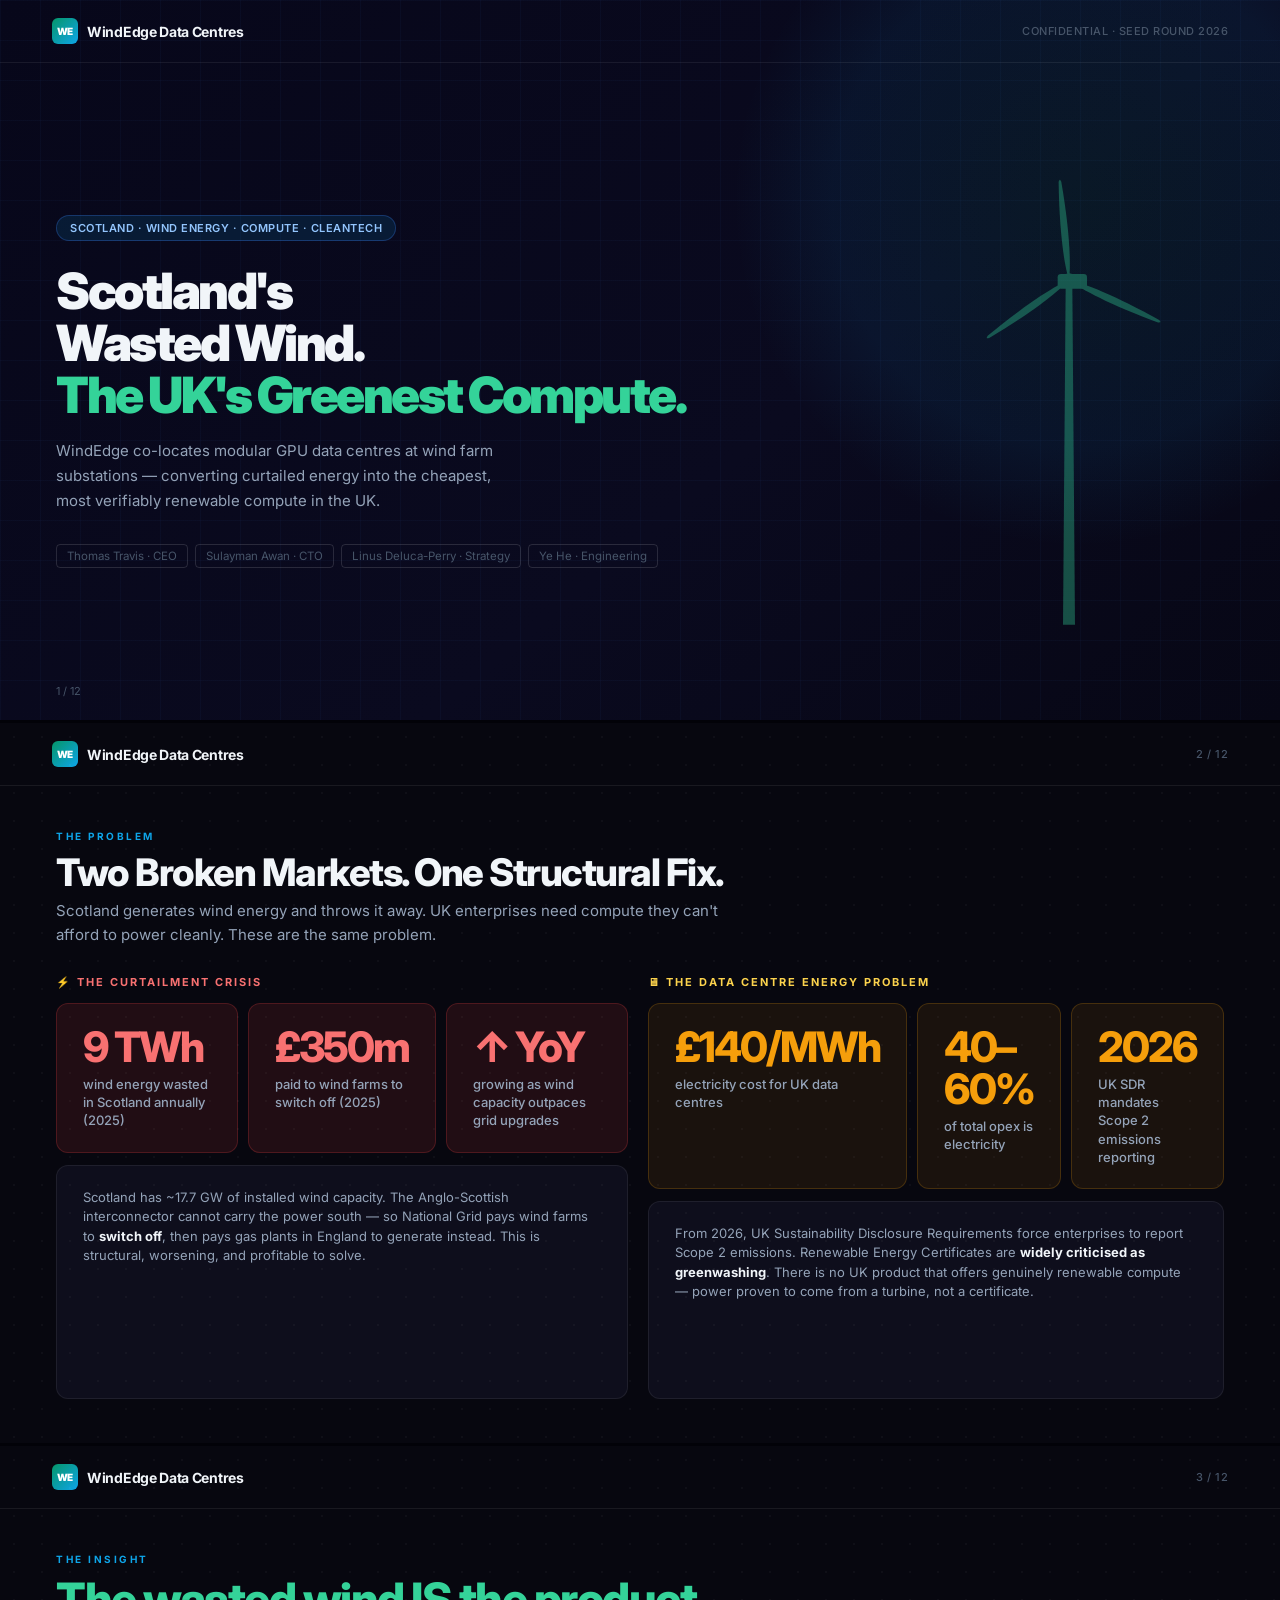
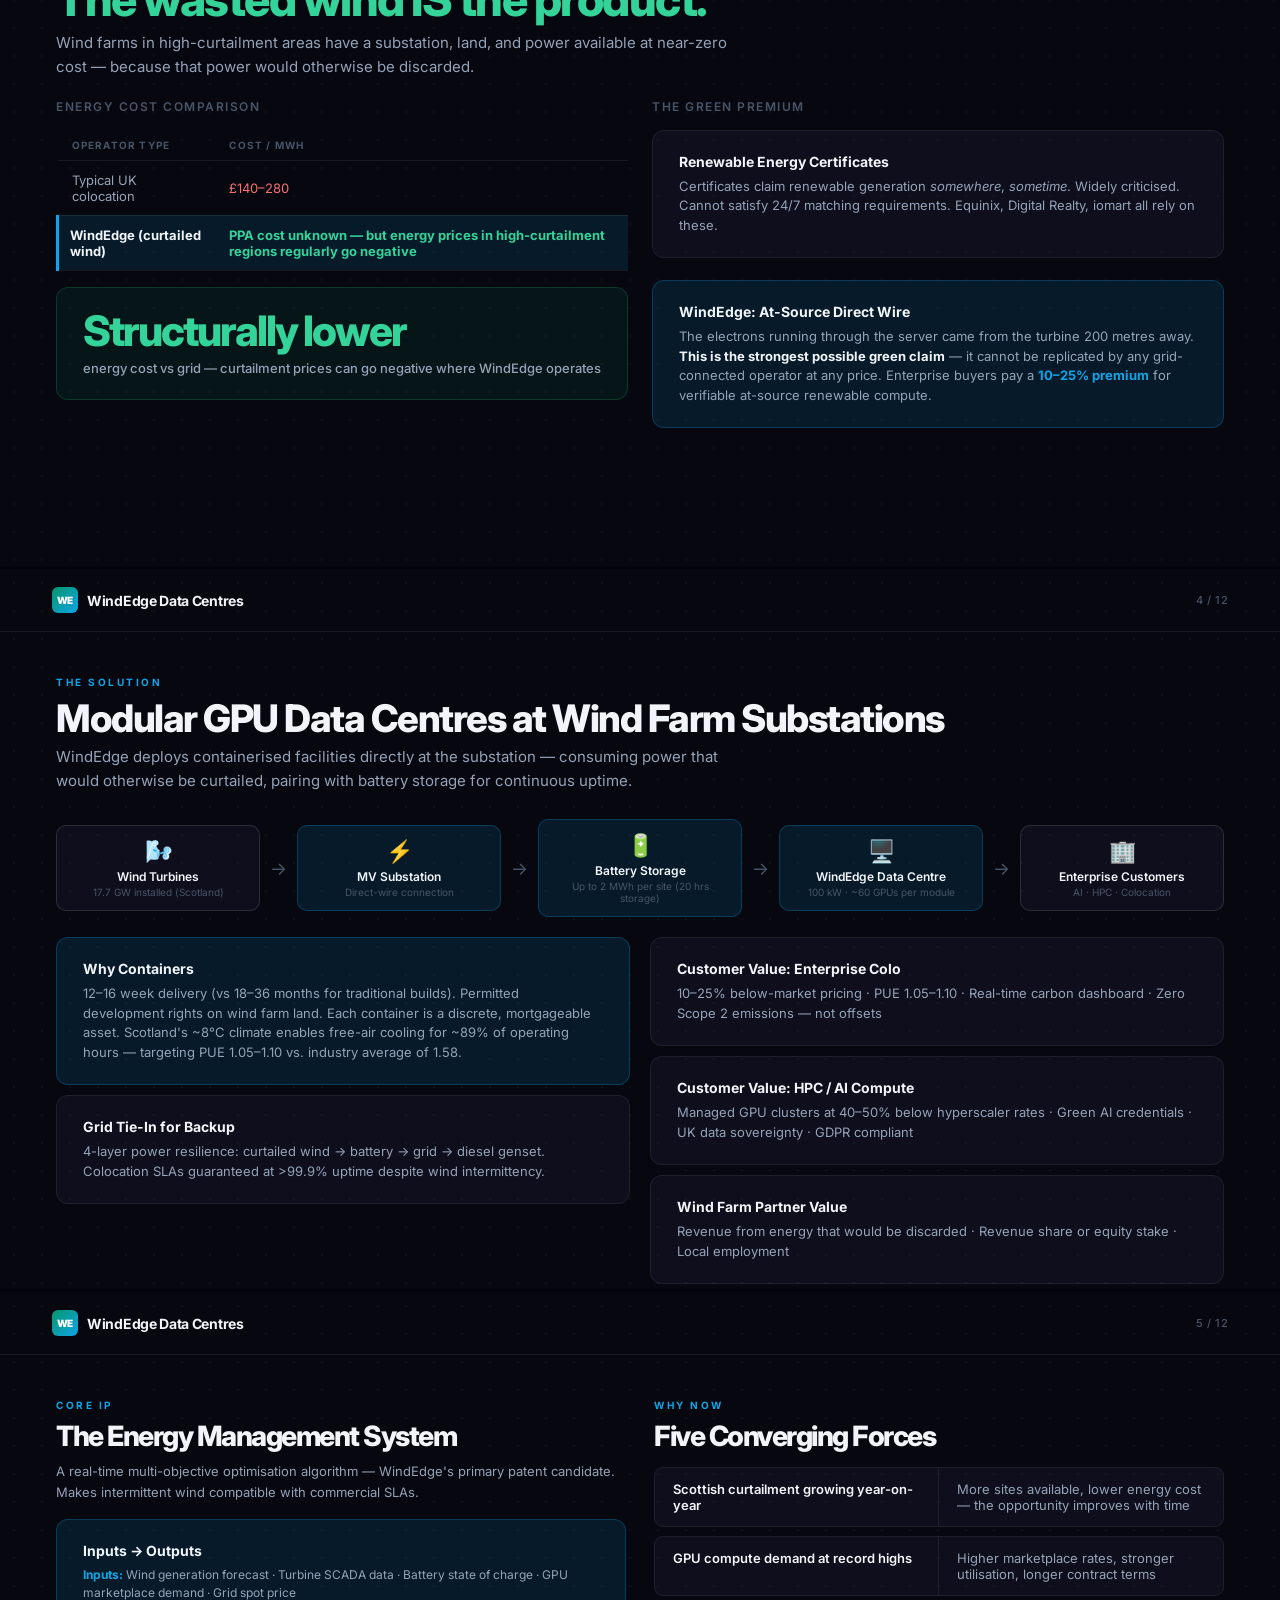
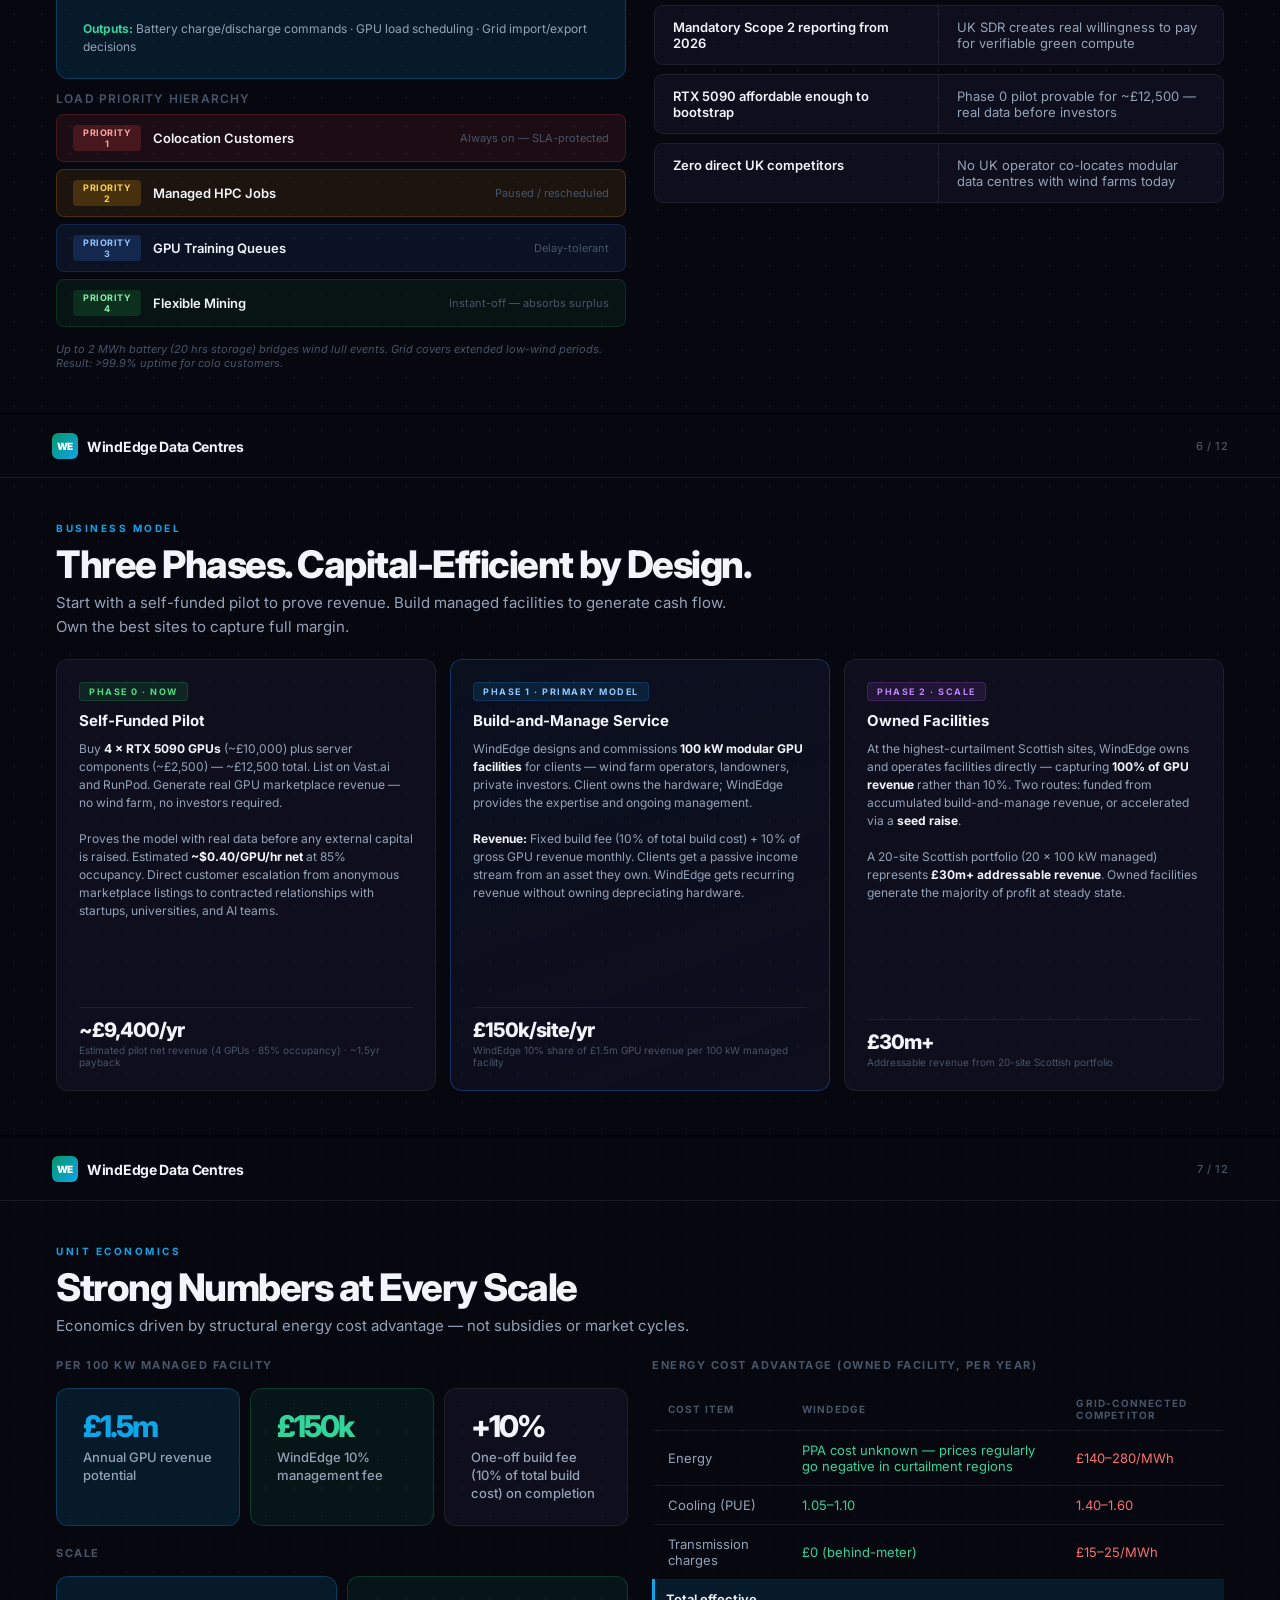
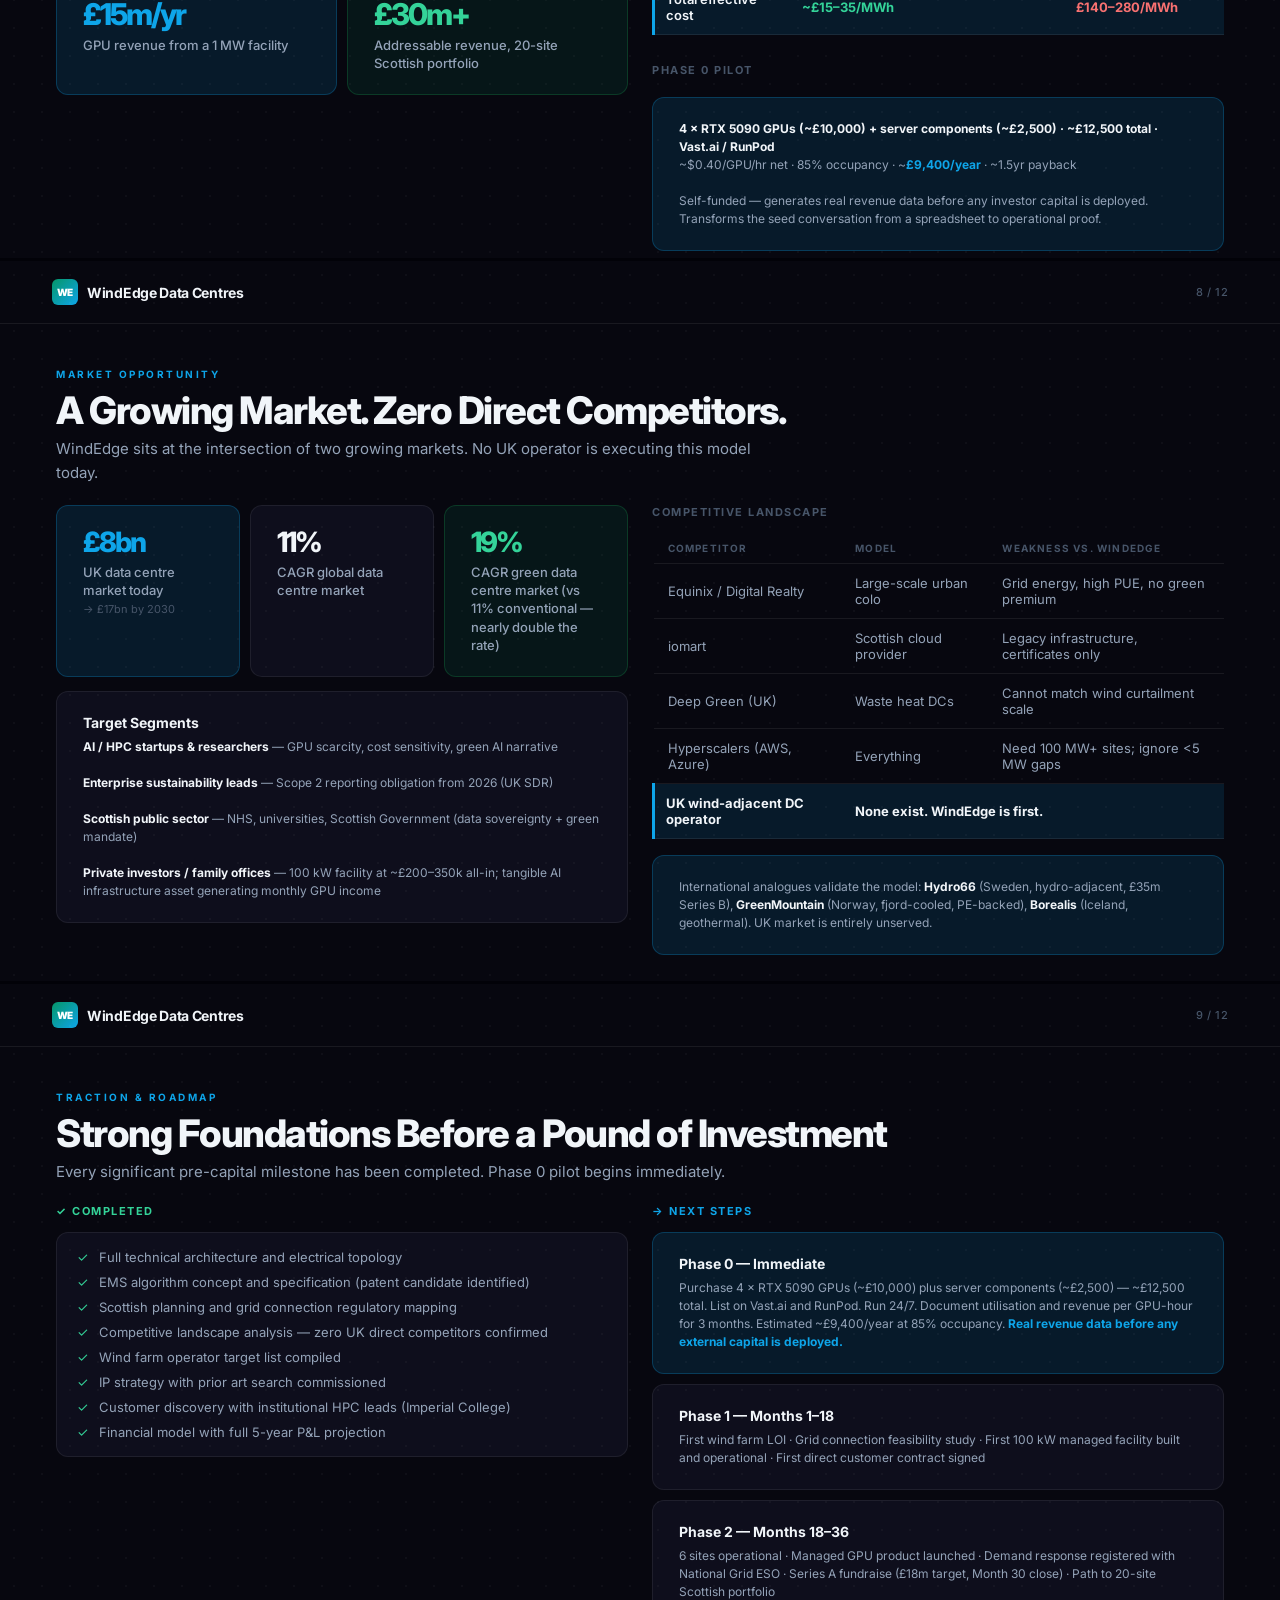
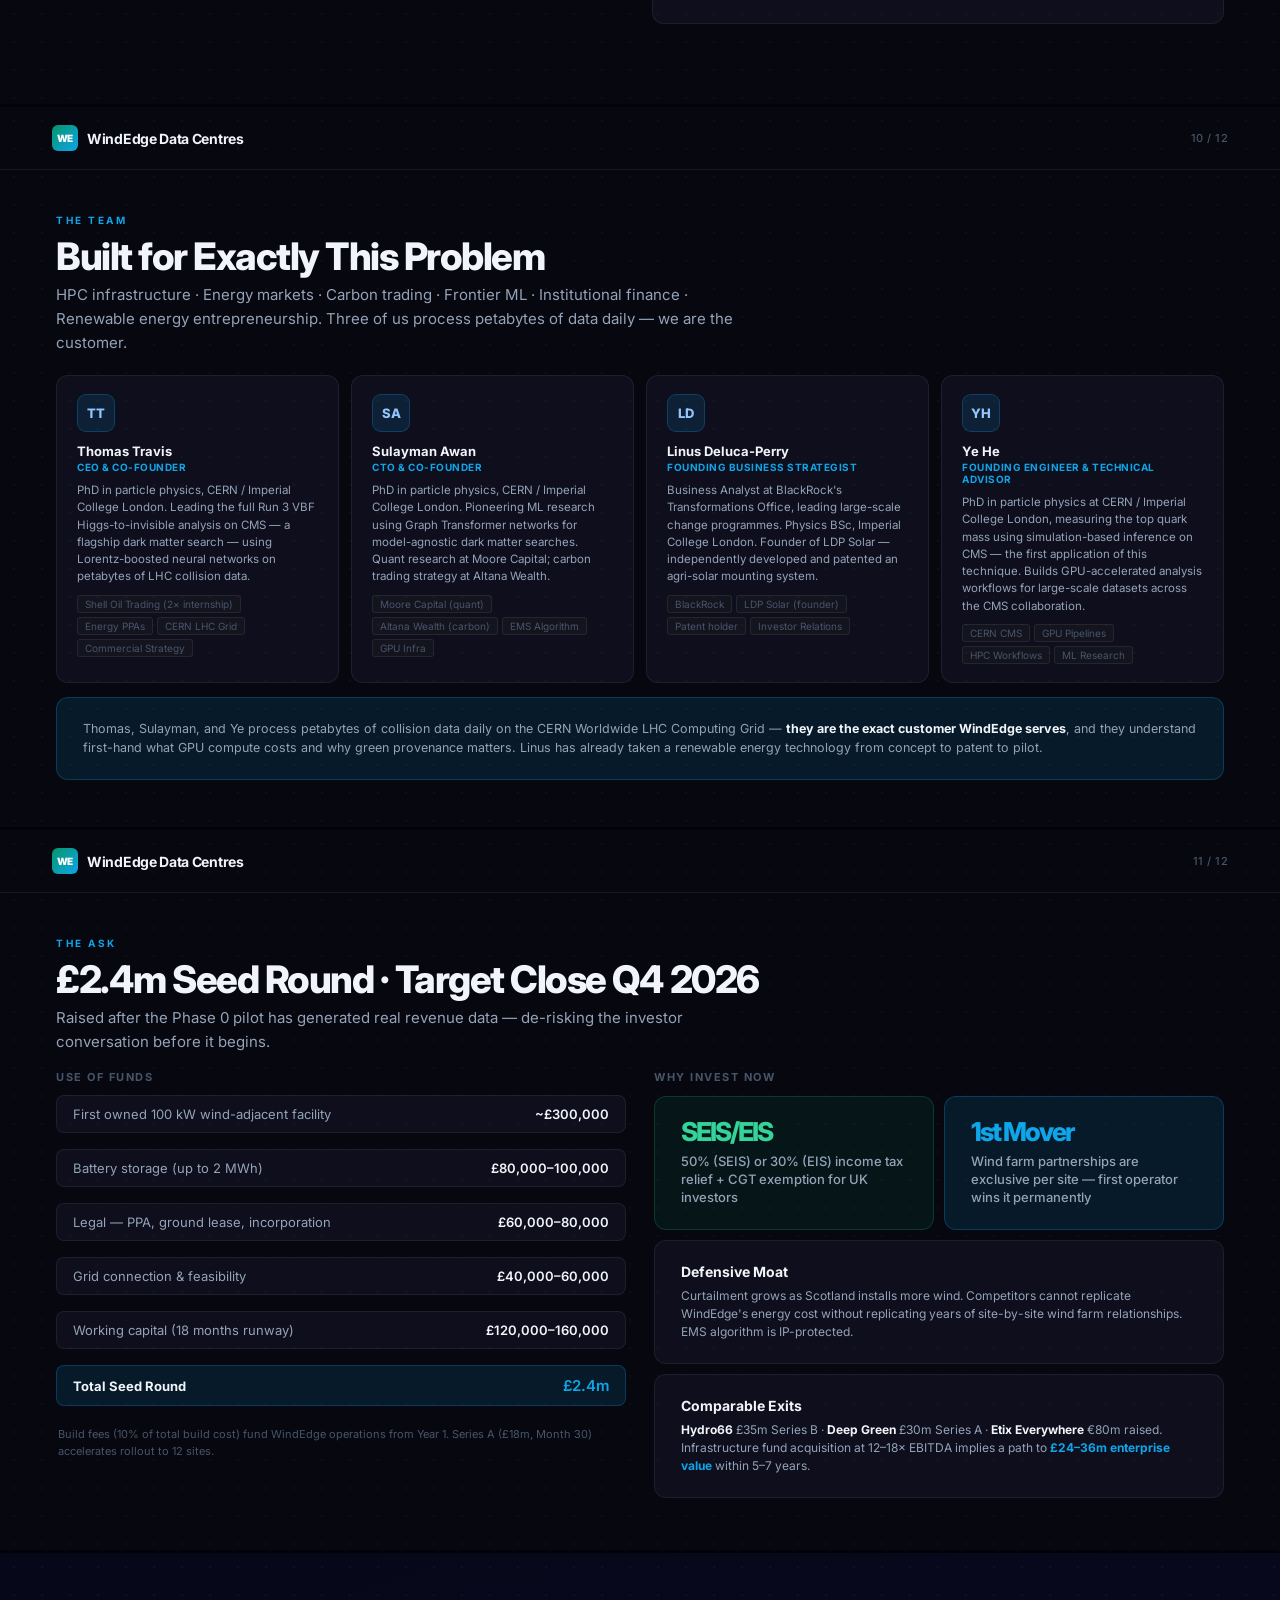
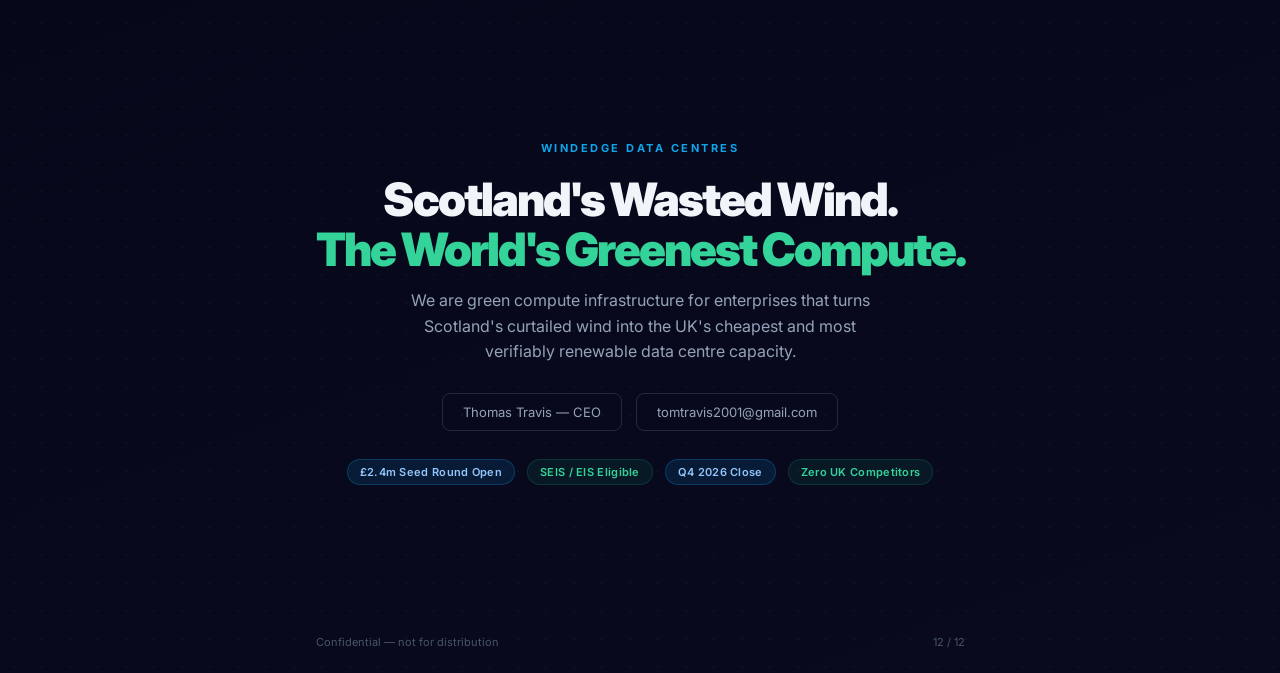
==== WindEdge_Pitch_Deck.html @ b0f6bf7e "Pitch check made" ====
<!DOCTYPE html>
<html lang="en">
<head>
<meta charset="UTF-8">
<meta name="viewport" content="width=device-width, initial-scale=1.0">
<title>WindEdge Data Centres — Investor Pitch Deck 2026</title>
<link href="https://fonts.googleapis.com/css2?family=Inter:wght@300;400;500;600;700;800;900&display=swap" rel="stylesheet">
<style>
*,*::before,*::after{box-sizing:border-box;margin:0;padding:0}
:root{
  --bg:#07070f;--card:#0e0e1c;--card2:#14141f;
  --border:rgba(255,255,255,0.07);--border2:rgba(255,255,255,0.13);
  --blue:#0ea5e9;--blue-d:rgba(14,165,233,0.12);--blue-b:rgba(14,165,233,0.25);
  --green:#059669;--green-lt:#34d399;--green-d:rgba(5,150,105,0.11);
  --grad:linear-gradient(135deg,#059669,#0ea5e9);
  --red:rgba(239,68,68,0.11);--red-b:rgba(239,68,68,0.22);
  --amber:#f59e0b;
  --t1:#f1f5f9;--t2:#94a3b8;--t3:#475569;--t4:#1e293b;
}
html,body{background:#020208;font-family:'Inter',sans-serif}

/* ── SLIDE SHELL ──────────────────────────────── */
.deck{display:flex;flex-direction:column;gap:3px}
.slide{
  width:1280px;height:720px;margin:0 auto;position:relative;
  overflow:hidden;background:var(--bg);display:flex;flex-direction:column;
  flex-shrink:0;
}

/* header bar */
.sh{
  display:flex;align-items:center;justify-content:space-between;
  padding:18px 52px;border-bottom:1px solid var(--border);flex-shrink:0;
}
.logo{display:flex;align-items:center;gap:9px;font-weight:700;font-size:14px;color:var(--t1);letter-spacing:-.3px}
.lm{width:26px;height:26px;background:var(--grad);border-radius:6px;display:flex;align-items:center;justify-content:center;font-size:10px;font-weight:900;color:#fff}
.sn{font-size:11px;color:var(--t3);font-weight:500;letter-spacing:.5px}

/* body */
.sb{flex:1;padding:44px 56px;display:flex;flex-direction:column}

/* ── TYPOGRAPHY ──────────────────────────────── */
.eye{font-size:10px;font-weight:700;letter-spacing:2.5px;text-transform:uppercase;color:var(--blue);margin-bottom:10px}
.h1{font-size:38px;font-weight:800;letter-spacing:-1.5px;color:var(--t1);line-height:1.08;margin-bottom:6px}
.h1 em{font-style:normal;color:#34d399}
.h1--lg{font-size:46px}
.sub{font-size:15px;color:var(--t2);line-height:1.6;margin-bottom:28px;max-width:700px}

/* ── STAT BOXES ──────────────────────────────── */
.sg{display:grid;gap:14px}
.sg2{grid-template-columns:1fr 1fr}
.sg3{grid-template-columns:1fr 1fr 1fr}
.sg4{grid-template-columns:1fr 1fr 1fr 1fr}
.sx{background:var(--card);border:1px solid var(--border);border-radius:12px;padding:22px 26px}
.sx--b{background:var(--blue-d);border-color:var(--blue-b)}
.sx--g{background:var(--green-d);border-color:rgba(34,197,94,0.2)}
.sx--r{background:var(--red);border-color:var(--red-b)}
.sx--a{background:rgba(245,158,11,0.08);border-color:rgba(245,158,11,0.2)}
.sxn{font-size:42px;font-weight:800;letter-spacing:-2px;color:var(--t1);line-height:1;margin-bottom:7px}
.sxn--b{color:var(--blue)}
.sxn--g{color:#34d399}
.sxn--r{color:#f87171}
.sxn--a{color:var(--amber)}
.sxl{font-size:13px;color:var(--t2);line-height:1.4;font-weight:500}
.sxs{font-size:11px;color:var(--t3);margin-top:3px}

/* ── LAYOUT ──────────────────────────────────── */
.cols{display:grid;gap:20px;flex:1;align-items:start}
.cols2{grid-template-columns:1fr 1fr}
.cols60{grid-template-columns:3fr 2fr}
.cols40{grid-template-columns:2fr 3fr}

/* ── CARDS ───────────────────────────────────── */
.card{background:var(--card);border:1px solid var(--border);border-radius:12px;padding:22px 26px}
.card--b{background:var(--blue-d);border-color:var(--blue-b)}
.ct{font-size:14px;font-weight:700;color:var(--t1);margin-bottom:7px}
.cb{font-size:13px;color:var(--t2);line-height:1.5}

/* ── TABLE ───────────────────────────────────── */
.tbl{width:100%;border-collapse:collapse}
.tbl th{font-size:10px;font-weight:700;text-transform:uppercase;letter-spacing:1.2px;color:var(--t3);padding:9px 14px;text-align:left;border-bottom:1px solid var(--border)}
.tbl td{padding:11px 14px;font-size:13px;color:var(--t2);border-bottom:1px solid var(--border)}
.tbl tr.hl td{background:var(--blue-d);color:var(--t1);font-weight:600}
.tbl tr.hl td:first-child{border-left:3px solid var(--blue);padding-left:11px}

/* ── PHASE CARDS ─────────────────────────────── */
.phases{display:grid;grid-template-columns:1fr 1fr 1fr;gap:14px;flex:1}
.pc{background:var(--card);border:1px solid var(--border);border-radius:12px;padding:22px;display:flex;flex-direction:column;gap:10px}
.pc--b{border-color:rgba(59,130,246,0.3);background:linear-gradient(160deg,rgba(59,130,246,0.07) 0%,var(--card) 100%)}
.ptag{display:inline-flex;align-items:center;font-size:9px;font-weight:700;text-transform:uppercase;letter-spacing:1.5px;padding:3px 9px;border-radius:4px;width:fit-content}
.ptag--0{background:rgba(34,197,94,0.12);color:#4ade80;border:1px solid rgba(34,197,94,0.2)}
.ptag--1{background:var(--blue-d);color:#93c5fd;border:1px solid rgba(59,130,246,0.2)}
.ptag--2{background:rgba(168,85,247,0.12);color:#c084fc;border:1px solid rgba(168,85,247,0.2)}
.pttl{font-size:15px;font-weight:700;color:var(--t1)}
.pbdy{font-size:12px;color:var(--t2);line-height:1.5;flex:1}
.pmet{padding-top:10px;border-top:1px solid var(--border)}
.pmn{font-size:20px;font-weight:800;color:var(--t1);letter-spacing:-1px}
.pml{font-size:10px;color:var(--t3);margin-top:2px}

/* ── TEAM CARDS ──────────────────────────────── */
.team{display:grid;grid-template-columns:1fr 1fr 1fr 1fr;gap:12px}
.tc{background:var(--card);border:1px solid var(--border);border-radius:12px;padding:18px 20px}
.ti{width:38px;height:38px;border-radius:9px;background:var(--blue-d);border:1px solid var(--blue-b);display:flex;align-items:center;justify-content:center;font-size:13px;font-weight:800;color:#93c5fd;margin-bottom:11px}
.tn{font-size:13px;font-weight:700;color:var(--t1);margin-bottom:2px}
.tr{font-size:10px;font-weight:700;color:var(--blue);text-transform:uppercase;letter-spacing:.5px;margin-bottom:9px}
.tb{font-size:11.5px;color:var(--t2);line-height:1.5}
.ttags{display:flex;flex-wrap:wrap;gap:4px;margin-top:9px}
.ttag{font-size:10px;padding:2px 7px;background:var(--card2);border:1px solid var(--border);border-radius:3px;color:var(--t3)}

/* ── WHY NOW ─────────────────────────────────── */
.wn{display:flex;flex-direction:column;gap:9px;flex:1}
.wr{display:grid;grid-template-columns:1fr 1fr;gap:0;background:var(--card);border:1px solid var(--border);border-radius:9px;overflow:hidden}
.wf{padding:13px 18px;font-size:13px;font-weight:600;color:var(--t1);border-right:1px solid var(--border)}
.we{padding:13px 18px;font-size:13px;color:var(--t2)}

/* ── FLOW DIAGRAM ────────────────────────────── */
.flow{display:flex;align-items:center;gap:0;margin:10px 0}
.fn{background:var(--card);border:1px solid var(--border2);border-radius:10px;padding:12px 18px;text-align:center;flex:1}
.fn--b{background:var(--blue-d);border-color:var(--blue-b)}
.fni{font-size:22px;margin-bottom:5px}
.fnl{font-size:12px;font-weight:600;color:var(--t1)}
.fns{font-size:10px;color:var(--t3);margin-top:2px}
.fa{padding:0 10px;color:var(--t3);font-size:18px;flex-shrink:0}

/* ── LOAD TIERS ──────────────────────────────── */
.tier{display:flex;align-items:center;gap:12px;padding:10px 16px;border-radius:8px;margin-bottom:7px}
.t1s{background:rgba(239,68,68,0.09);border:1px solid rgba(239,68,68,0.2)}
.t2s{background:rgba(245,158,11,0.09);border:1px solid rgba(245,158,11,0.2)}
.t3s{background:rgba(59,130,246,0.09);border:1px solid rgba(59,130,246,0.18)}
.t4s{background:rgba(34,197,94,0.07);border:1px solid rgba(34,197,94,0.15)}
.tb2{font-size:9px;font-weight:700;text-transform:uppercase;letter-spacing:.5px;padding:2px 8px;border-radius:4px;width:68px;text-align:center;flex-shrink:0}
.t1s .tb2{background:rgba(239,68,68,0.2);color:#fca5a5}
.t2s .tb2{background:rgba(245,158,11,0.2);color:#fcd34d}
.t3s .tb2{background:rgba(59,130,246,0.2);color:#93c5fd}
.t4s .tb2{background:rgba(34,197,94,0.15);color:#86efac}
.tl{font-size:13px;font-weight:600;color:var(--t1)}
.ts{font-size:11px;color:var(--t3);margin-left:auto}

/* ── FUND TABLE ──────────────────────────────── */
.fr{display:flex;justify-content:space-between;align-items:center;padding:10px 16px;background:var(--card);border:1px solid var(--border);border-radius:8px;margin-bottom:7px}
.frl{font-size:13px;color:var(--t2)}
.fra{font-size:13px;font-weight:600;color:var(--t1)}
.fr--tot{background:var(--blue-d);border-color:var(--blue-b)}
.fr--tot .frl{color:var(--t1);font-weight:700}
.fr--tot .fra{color:var(--blue);font-size:15px}

/* ── PILL BADGES ─────────────────────────────── */
.pill{display:inline-flex;align-items:center;gap:6px;padding:5px 12px;border-radius:20px;font-size:11px;font-weight:600;letter-spacing:.3px}
.pill--b{background:var(--blue-d);border:1px solid var(--blue-b);color:#93c5fd}
.pill--g{background:var(--green-d);border:1px solid rgba(5,150,105,0.25);color:var(--green-lt)}

/* ── COVER ───────────────────────────────────── */
.slide--cov{background:linear-gradient(140deg,#07071a 0%,#0a0a1f 60%,#070715 100%)}
.cov-grid{position:absolute;inset:0;background-image:linear-gradient(rgba(59,130,246,0.04) 1px,transparent 1px),linear-gradient(90deg,rgba(59,130,246,0.04) 1px,transparent 1px);background-size:40px 40px}
.cov-glow{position:absolute;width:700px;height:700px;background:radial-gradient(circle,rgba(5,150,105,0.1) 0%,rgba(14,165,233,0.07) 50%,transparent 70%);top:-150px;right:-150px;pointer-events:none}
.cov-inner{position:relative;z-index:1;display:flex;align-items:center;flex:1;padding:0 56px}
.cov-l{flex:1;padding-right:40px}
.cov-tag{display:inline-flex;align-items:center;gap:8px;padding:5px 13px;background:var(--blue-d);border:1px solid rgba(59,130,246,0.28);border-radius:20px;font-size:11px;font-weight:600;color:#93c5fd;letter-spacing:.5px;text-transform:uppercase;margin-bottom:24px}
.cov-h{font-size:50px;font-weight:900;line-height:1.04;letter-spacing:-2.5px;color:var(--t1);margin-bottom:18px}
.cov-h em{font-style:normal;color:#34d399}
.cov-p{font-size:15px;color:var(--t2);line-height:1.65;max-width:460px;margin-bottom:30px}
.cov-team{display:flex;flex-wrap:wrap;gap:7px}
.cov-name{font-size:11.5px;color:var(--t3);padding:4px 10px;border:1px solid var(--border2);border-radius:4px}
.cov-r{width:310px;display:flex;align-items:center;justify-content:center;opacity:.35}
.cov-r svg{width:200px;height:auto;color:#059669}
.cov-foot{position:absolute;bottom:22px;left:56px;right:56px;display:flex;justify-content:space-between;font-size:11px;color:var(--t3)}

/* ── CLOSE ───────────────────────────────────── */
.slide--close{background:linear-gradient(160deg,#07071a 0%,#0a0a1f 100%);justify-content:center;align-items:center;text-align:center}
.cl-h{font-size:46px;font-weight:900;letter-spacing:-2px;color:var(--t1);line-height:1.08;margin-bottom:14px}
.cl-h em{font-style:normal;color:#34d399}
.cl-sub{font-size:16px;color:var(--t2);max-width:480px;margin:0 auto 28px;line-height:1.6}
.cl-c{display:flex;gap:14px;justify-content:center;flex-wrap:wrap}
.cl-pill{padding:10px 20px;border:1px solid var(--border2);border-radius:8px;font-size:13px;color:var(--t2)}

/* ── BG DECORATION ───────────────────────────── */
.dot-bg{position:absolute;inset:0;background-image:radial-gradient(rgba(255,255,255,0.03) 1px,transparent 1px);background-size:28px 28px;pointer-events:none}

/* ── PRINT ───────────────────────────────────── */
@media print{
  @page{size:1280px 720px;margin:0}
  body{background:#07070f}
  .deck{gap:0}
  .slide{page-break-after:always;break-after:page;margin:0}
}
</style>
</head>
<body>
<div class="deck">

<!-- ══════════════════════════════════════════════
     SLIDE 1 — COVER
══════════════════════════════════════════════ -->
<div class="slide slide--cov">
  <div class="cov-grid"></div>
  <div class="cov-glow"></div>

  <div class="sh" style="position:relative;z-index:1">
    <div class="logo"><div class="lm">WE</div>WindEdge Data Centres</div>
    <span class="sn">CONFIDENTIAL · SEED ROUND 2026</span>
  </div>

  <div class="cov-inner">
    <div class="cov-l">
      <div class="cov-tag">Scotland · Wind Energy · Compute · CleanTech</div>
      <h1 class="cov-h">Scotland's<br>Wasted Wind.<br><em>The UK's Greenest Compute.</em></h1>
      <p class="cov-p">WindEdge co-locates modular GPU data centres at wind farm substations — converting curtailed energy into the cheapest, most verifiably renewable compute in the UK.</p>
      <div class="cov-team">
        <span class="cov-name">Thomas Travis · CEO</span>
        <span class="cov-name">Sulayman Awan · CTO</span>
        <span class="cov-name">Linus Deluca-Perry · Strategy</span>
        <span class="cov-name">Ye He · Engineering</span>
      </div>
    </div>
    <div class="cov-r">
      <svg viewBox="0 0 300 700" xmlns="http://www.w3.org/2000/svg" fill="#34d399">
        <polygon points="141,700 145,192 155,192 159,700"/>
        <rect x="133" y="174" width="44" height="22" rx="5"/>
        <g transform="translate(150,183)">
          <g>
            <path d="M0,0 C-5,-22 -8,-72 -2,-148 C0,-152 0,-152 2,-148 C8,-72 5,-22 0,0 Z"/>
            <path d="M0,0 C-5,-22 -8,-72 -2,-148 C0,-152 0,-152 2,-148 C8,-72 5,-22 0,0 Z" transform="rotate(120)"/>
            <path d="M0,0 C-5,-22 -8,-72 -2,-148 C0,-152 0,-152 2,-148 C8,-72 5,-22 0,0 Z" transform="rotate(240)"/>
            <animateTransform attributeName="transform" type="rotate" from="0" to="360" dur="8s" repeatCount="indefinite"/>
          </g>
          <circle r="10"/>
        </g>
      </svg>
    </div>
  </div>

  <div class="cov-foot">
    <span>1 / 12</span>
  </div>
</div>


<!-- ══════════════════════════════════════════════
     SLIDE 2 — THE PROBLEM
══════════════════════════════════════════════ -->
<div class="slide">
  <div class="dot-bg"></div>
  <div class="sh">
    <div class="logo"><div class="lm">WE</div>WindEdge Data Centres</div>
    <span class="sn">2 / 12</span>
  </div>
  <div class="sb">
    <div class="eye">The Problem</div>
    <h2 class="h1">Two Broken Markets. One Structural Fix.</h2>
    <p class="sub">Scotland generates wind energy and throws it away. UK enterprises need compute they can't afford to power cleanly. These are the same problem.</p>

    <div class="cols cols2" style="flex:1;align-items:stretch">
      <!-- Left: curtailment -->
      <div style="display:flex;flex-direction:column;gap:12px">
        <div style="font-size:11px;font-weight:700;text-transform:uppercase;letter-spacing:2px;color:#f87171;margin-bottom:2px">⚡ The Curtailment Crisis</div>
        <div class="sg sg3" style="gap:10px">
          <div class="sx sx--r">
            <div class="sxn sxn--r">9 TWh</div>
            <div class="sxl">wind energy wasted in Scotland annually (2025)</div>
          </div>
          <div class="sx sx--r">
            <div class="sxn sxn--r">£350m</div>
            <div class="sxl">paid to wind farms to switch off (2025)</div>
          </div>
          <div class="sx sx--r">
            <div class="sxn sxn--r">↑ YoY</div>
            <div class="sxl">growing as wind capacity outpaces grid upgrades</div>
          </div>
        </div>
        <div class="card" style="flex:1">
          <div class="cb">Scotland has ~17.7 GW of installed wind capacity. The Anglo-Scottish interconnector cannot carry the power south — so National Grid pays wind farms to <strong style="color:var(--t1)">switch off</strong>, then pays gas plants in England to generate instead. This is structural, worsening, and profitable to solve.</div>
        </div>
      </div>

      <!-- Right: data centre -->
      <div style="display:flex;flex-direction:column;gap:12px">
        <div style="font-size:11px;font-weight:700;text-transform:uppercase;letter-spacing:2px;color:#fcd34d;margin-bottom:2px">🖥 The Data Centre Energy Problem</div>
        <div class="sg sg3" style="gap:10px">
          <div class="sx sx--a">
            <div class="sxn sxn--a">£140/MWh</div>
            <div class="sxl">electricity cost for UK data centres</div>
          </div>
          <div class="sx sx--a">
            <div class="sxn sxn--a">40–60%</div>
            <div class="sxl">of total opex is electricity</div>
          </div>
          <div class="sx sx--a">
            <div class="sxn sxn--a">2026</div>
            <div class="sxl">UK SDR mandates Scope 2 emissions reporting</div>
          </div>
        </div>
        <div class="card" style="flex:1">
          <div class="cb">From 2026, UK Sustainability Disclosure Requirements force enterprises to report Scope 2 emissions. Renewable Energy Certificates are <strong style="color:var(--t1)">widely criticised as greenwashing</strong>. There is no UK product that offers genuinely renewable compute — power proven to come from a turbine, not a certificate.</div>
        </div>
      </div>
    </div>
  </div>
</div>


<!-- ══════════════════════════════════════════════
     SLIDE 3 — THE INSIGHT
══════════════════════════════════════════════ -->
<div class="slide">
  <div class="dot-bg"></div>
  <div class="sh">
    <div class="logo"><div class="lm">WE</div>WindEdge Data Centres</div>
    <span class="sn">3 / 12</span>
  </div>
  <div class="sb">
    <div class="eye">The Insight</div>
    <h2 class="h1 h1--lg"><em>The wasted wind IS the product.</em></h2>
    <p class="sub" style="margin-bottom:20px">Wind farms in high-curtailment areas have a substation, land, and power available at near-zero cost — because that power would otherwise be discarded.</p>

    <div class="cols cols2" style="flex:1;align-items:stretch;gap:24px">
      <div style="display:flex;flex-direction:column;gap:12px">
        <div style="font-size:12px;font-weight:600;color:var(--t3);text-transform:uppercase;letter-spacing:1.5px;margin-bottom:4px">Energy Cost Comparison</div>
        <table class="tbl">
          <thead><tr><th>Operator Type</th><th>Cost / MWh</th></tr></thead>
          <tbody>
            <tr><td>Typical UK colocation</td><td style="color:#f87171">£140–280</td></tr>
            <tr class="hl"><td><strong>WindEdge (curtailed wind)</strong></td><td><strong style="color:var(--green-lt)">PPA cost unknown — but energy prices in high-curtailment regions regularly go negative</strong></td></tr>
          </tbody>
        </table>
        <div class="sx sx--g" style="margin-top:4px">
          <div class="sxn sxn--g">Structurally lower</div>
          <div class="sxl">energy cost vs grid — curtailment prices can go negative where WindEdge operates</div>
        </div>
      </div>

      <div style="display:flex;flex-direction:column;gap:12px">
        <div style="font-size:12px;font-weight:600;color:var(--t3);text-transform:uppercase;letter-spacing:1.5px;margin-bottom:4px">The Green Premium</div>
        <div class="card" style="margin-bottom:10px">
          <div class="ct">Renewable Energy Certificates</div>
          <div class="cb">Certificates claim renewable generation <em>somewhere</em>, <em>sometime</em>. Widely criticised. Cannot satisfy 24/7 matching requirements. Equinix, Digital Realty, iomart all rely on these.</div>
        </div>
        <div class="card card--b">
          <div class="ct">WindEdge: At-Source Direct Wire</div>
          <div class="cb">The electrons running through the server came from the turbine 200 metres away. <strong style="color:var(--t1)">This is the strongest possible green claim</strong> — it cannot be replicated by any grid-connected operator at any price. Enterprise buyers pay a <strong style="color:var(--blue)">10–25% premium</strong> for verifiable at-source renewable compute.</div>
        </div>
      </div>
    </div>
  </div>
</div>


<!-- ══════════════════════════════════════════════
     SLIDE 4 — THE SOLUTION
══════════════════════════════════════════════ -->
<div class="slide">
  <div class="dot-bg"></div>
  <div class="sh">
    <div class="logo"><div class="lm">WE</div>WindEdge Data Centres</div>
    <span class="sn">4 / 12</span>
  </div>
  <div class="sb">
    <div class="eye">The Solution</div>
    <h2 class="h1">Modular GPU Data Centres at Wind Farm Substations</h2>
    <p class="sub" style="margin-bottom:16px">WindEdge deploys containerised facilities directly at the substation — consuming power that would otherwise be curtailed, pairing with battery storage for continuous uptime.</p>

    <!-- Flow diagram -->
    <div class="flow" style="margin-bottom:20px">
      <div class="fn">
        <div class="fni">🌬️</div>
        <div class="fnl">Wind Turbines</div>
        <div class="fns">17.7 GW installed (Scotland)</div>
      </div>
      <div class="fa">→</div>
      <div class="fn fn--b">
        <div class="fni">⚡</div>
        <div class="fnl">MV Substation</div>
        <div class="fns">Direct-wire connection</div>
      </div>
      <div class="fa">→</div>
      <div class="fn fn--b">
        <div class="fni">🔋</div>
        <div class="fnl">Battery Storage</div>
        <div class="fns">Up to 2 MWh per site (20 hrs storage)</div>
      </div>
      <div class="fa">→</div>
      <div class="fn fn--b">
        <div class="fni">🖥️</div>
        <div class="fnl">WindEdge Data Centre</div>
        <div class="fns">100 kW · ~60 GPUs per module</div>
      </div>
      <div class="fa">→</div>
      <div class="fn">
        <div class="fni">🏢</div>
        <div class="fnl">Enterprise Customers</div>
        <div class="fns">AI · HPC · Colocation</div>
      </div>
    </div>

    <div class="cols cols2" style="flex:1">
      <div style="display:flex;flex-direction:column;gap:10px">
        <div class="card card--b">
          <div class="ct">Why Containers</div>
          <div class="cb">12–16 week delivery (vs 18–36 months for traditional builds). Permitted development rights on wind farm land. Each container is a discrete, mortgageable asset. Scotland's ~8°C climate enables free-air cooling for ~89% of operating hours — targeting PUE 1.05–1.10 vs. industry average of 1.58.</div>
        </div>
        <div class="card">
          <div class="ct">Grid Tie-In for Backup</div>
          <div class="cb">4-layer power resilience: curtailed wind → battery → grid → diesel genset. Colocation SLAs guaranteed at &gt;99.9% uptime despite wind intermittency.</div>
        </div>
      </div>
      <div style="display:flex;flex-direction:column;gap:10px">
        <div class="card">
          <div class="ct">Customer Value: Enterprise Colo</div>
          <div class="cb">10–25% below-market pricing · PUE 1.05–1.10 · Real-time carbon dashboard · Zero Scope 2 emissions — not offsets</div>
        </div>
        <div class="card">
          <div class="ct">Customer Value: HPC / AI Compute</div>
          <div class="cb">Managed GPU clusters at 40–50% below hyperscaler rates · Green AI credentials · UK data sovereignty · GDPR compliant</div>
        </div>
        <div class="card">
          <div class="ct">Wind Farm Partner Value</div>
          <div class="cb">Revenue from energy that would be discarded · Revenue share or equity stake · Local employment</div>
        </div>
      </div>
    </div>
  </div>
</div>


<!-- ══════════════════════════════════════════════
     SLIDE 5 — THE EMS & WHY NOW
══════════════════════════════════════════════ -->
<div class="slide">
  <div class="dot-bg"></div>
  <div class="sh">
    <div class="logo"><div class="lm">WE</div>WindEdge Data Centres</div>
    <span class="sn">5 / 12</span>
  </div>
  <div class="sb">
    <div class="cols cols2" style="flex:1;gap:28px">

      <div style="display:flex;flex-direction:column">
        <div class="eye">Core IP</div>
        <h2 class="h1" style="font-size:28px;margin-bottom:10px">The Energy Management System</h2>
        <p style="font-size:13px;color:var(--t2);line-height:1.6;margin-bottom:16px">A real-time multi-objective optimisation algorithm — WindEdge's primary patent candidate. Makes intermittent wind compatible with commercial SLAs.</p>

        <div class="card card--b" style="margin-bottom:12px">
          <div class="ct">Inputs → Outputs</div>
          <div class="cb" style="font-size:12px">
            <strong style="color:var(--blue)">Inputs:</strong> Wind generation forecast · Turbine SCADA data · Battery state of charge · GPU marketplace demand · Grid spot price<br><br>
            <strong style="color:var(--green-lt)">Outputs:</strong> Battery charge/discharge commands · GPU load scheduling · Grid import/export decisions
          </div>
        </div>

        <div style="font-size:12px;font-weight:600;color:var(--t3);text-transform:uppercase;letter-spacing:1.2px;margin-bottom:8px">Load Priority Hierarchy</div>
        <div class="tier t1s"><div class="tb2">Priority 1</div><div class="tl">Colocation Customers</div><div class="ts">Always on — SLA-protected</div></div>
        <div class="tier t2s"><div class="tb2">Priority 2</div><div class="tl">Managed HPC Jobs</div><div class="ts">Paused / rescheduled</div></div>
        <div class="tier t3s"><div class="tb2">Priority 3</div><div class="tl">GPU Training Queues</div><div class="ts">Delay-tolerant</div></div>
        <div class="tier t4s"><div class="tb2">Priority 4</div><div class="tl">Flexible Mining</div><div class="ts">Instant-off — absorbs surplus</div></div>

        <div style="font-size:11px;color:var(--t3);margin-top:8px;font-style:italic">Up to 2 MWh battery (20 hrs storage) bridges wind lull events. Grid covers extended low-wind periods. Result: &gt;99.9% uptime for colo customers.</div>
      </div>

      <div style="display:flex;flex-direction:column">
        <div class="eye">Why Now</div>
        <h2 class="h1" style="font-size:28px;margin-bottom:16px">Five Converging Forces</h2>

        <div class="wn">
          <div class="wr">
            <div class="wf">Scottish curtailment growing year-on-year</div>
            <div class="we">More sites available, lower energy cost — the opportunity improves with time</div>
          </div>
          <div class="wr">
            <div class="wf">GPU compute demand at record highs</div>
            <div class="we">Higher marketplace rates, stronger utilisation, longer contract terms</div>
          </div>
          <div class="wr">
            <div class="wf">Mandatory Scope 2 reporting from 2026</div>
            <div class="we">UK SDR creates real willingness to pay for verifiable green compute</div>
          </div>
          <div class="wr">
            <div class="wf">RTX 5090 affordable enough to bootstrap</div>
            <div class="we">Phase 0 pilot provable for ~£12,500 — real data before investors</div>
          </div>
          <div class="wr">
            <div class="wf">Zero direct UK competitors</div>
            <div class="we">No UK operator co-locates modular data centres with wind farms today</div>
          </div>
        </div>
      </div>

    </div>
  </div>
</div>


<!-- ══════════════════════════════════════════════
     SLIDE 6 — BUSINESS MODEL
══════════════════════════════════════════════ -->
<div class="slide">
  <div class="dot-bg"></div>
  <div class="sh">
    <div class="logo"><div class="lm">WE</div>WindEdge Data Centres</div>
    <span class="sn">6 / 12</span>
  </div>
  <div class="sb">
    <div class="eye">Business Model</div>
    <h2 class="h1">Three Phases. Capital-Efficient by Design.</h2>
    <p class="sub" style="margin-bottom:20px">Start with a self-funded pilot to prove revenue. Build managed facilities to generate cash flow. Own the best sites to capture full margin.</p>

    <div class="phases">

      <div class="pc">
        <div class="ptag ptag--0">Phase 0 · Now</div>
        <div class="pttl">Self-Funded Pilot</div>
        <div class="pbdy">
          Buy <strong style="color:var(--t1)">4 × RTX 5090 GPUs</strong> (~£10,000) plus server components (~£2,500) — ~£12,500 total. List on Vast.ai and RunPod. Generate real GPU marketplace revenue — no wind farm, no investors required.<br><br>
          Proves the model with real data before any external capital is raised. Estimated <strong style="color:var(--t1)">~$0.40/GPU/hr net</strong> at 85% occupancy. Direct customer escalation from anonymous marketplace listings to contracted relationships with startups, universities, and AI teams.
        </div>
        <div class="pmet">
          <div class="pmn">~£9,400/yr</div>
          <div class="pml">Estimated pilot net revenue (4 GPUs · 85% occupancy) · ~1.5yr payback</div>
        </div>
      </div>

      <div class="pc pc--b">
        <div class="ptag ptag--1">Phase 1 · Primary Model</div>
        <div class="pttl">Build-and-Manage Service</div>
        <div class="pbdy">
          WindEdge designs and commissions <strong style="color:var(--t1)">100 kW modular GPU facilities</strong> for clients — wind farm operators, landowners, private investors. Client owns the hardware; WindEdge provides the expertise and ongoing management.<br><br>
          <strong style="color:var(--t1)">Revenue:</strong> Fixed build fee (10% of total build cost) + 10% of gross GPU revenue monthly. Clients get a passive income stream from an asset they own. WindEdge gets recurring revenue without owning depreciating hardware.
        </div>
        <div class="pmet">
          <div class="pmn">£150k/site/yr</div>
          <div class="pml">WindEdge 10% share of £1.5m GPU revenue per 100 kW managed facility</div>
        </div>
      </div>

      <div class="pc">
        <div class="ptag ptag--2">Phase 2 · Scale</div>
        <div class="pttl">Owned Facilities</div>
        <div class="pbdy">
          At the highest-curtailment Scottish sites, WindEdge owns and operates facilities directly — capturing <strong style="color:var(--t1)">100% of GPU revenue</strong> rather than 10%. Two routes: funded from accumulated build-and-manage revenue, or accelerated via a <strong style="color:var(--t1)">seed raise</strong>.<br><br>
          A 20-site Scottish portfolio (20 × 100 kW managed) represents <strong style="color:var(--t1)">£30m+ addressable revenue</strong>. Owned facilities generate the majority of profit at steady state.
        </div>
        <div class="pmet">
          <div class="pmn">£30m+</div>
          <div class="pml">Addressable revenue from 20-site Scottish portfolio</div>
        </div>
      </div>

    </div>
  </div>
</div>


<!-- ══════════════════════════════════════════════
     SLIDE 7 — UNIT ECONOMICS
══════════════════════════════════════════════ -->
<div class="slide">
  <div class="dot-bg"></div>
  <div class="sh">
    <div class="logo"><div class="lm">WE</div>WindEdge Data Centres</div>
    <span class="sn">7 / 12</span>
  </div>
  <div class="sb">
    <div class="eye">Unit Economics</div>
    <h2 class="h1">Strong Numbers at Every Scale</h2>
    <p class="sub" style="margin-bottom:20px">Economics driven by structural energy cost advantage — not subsidies or market cycles.</p>

    <div class="cols cols2" style="flex:1;gap:24px;align-items:stretch">

      <div style="display:flex;flex-direction:column;gap:14px">
        <div style="font-size:11px;font-weight:700;text-transform:uppercase;letter-spacing:1.5px;color:var(--t3);margin-bottom:2px">Per 100 kW Managed Facility</div>

        <div class="sg sg3" style="gap:10px">
          <div class="sx sx--b">
            <div class="sxn sxn--b" style="font-size:30px">£1.5m</div>
            <div class="sxl">Annual GPU revenue potential</div>
          </div>
          <div class="sx sx--g">
            <div class="sxn sxn--g" style="font-size:30px">£150k</div>
            <div class="sxl">WindEdge 10% management fee</div>
          </div>
          <div class="sx">
            <div class="sxn" style="font-size:30px">+10%</div>
            <div class="sxl">One-off build fee (10% of total build cost) on completion</div>
          </div>
        </div>

        <div style="font-size:11px;font-weight:700;text-transform:uppercase;letter-spacing:1.5px;color:var(--t3);margin-bottom:2px;margin-top:6px">Scale</div>
        <div class="sg sg2" style="gap:10px">
          <div class="sx sx--b">
            <div class="sxn sxn--b" style="font-size:30px">£15m/yr</div>
            <div class="sxl">GPU revenue from a 1 MW facility</div>
          </div>
          <div class="sx sx--g">
            <div class="sxn sxn--g" style="font-size:30px">£30m+</div>
            <div class="sxl">Addressable revenue, 20-site Scottish portfolio</div>
          </div>
        </div>
      </div>

      <div style="display:flex;flex-direction:column;gap:14px">
        <div style="font-size:11px;font-weight:700;text-transform:uppercase;letter-spacing:1.5px;color:var(--t3);margin-bottom:2px">Energy Cost Advantage (Owned Facility, per year)</div>
        <table class="tbl" style="margin-bottom:14px">
          <thead><tr><th>Cost Item</th><th>WindEdge</th><th>Grid-Connected Competitor</th></tr></thead>
          <tbody>
            <tr><td>Energy</td><td style="color:var(--green-lt)">PPA cost unknown — prices regularly go negative in curtailment regions</td><td style="color:#f87171">£140–280/MWh</td></tr>
            <tr><td>Cooling (PUE)</td><td style="color:var(--green-lt)">1.05–1.10</td><td style="color:#f87171">1.40–1.60</td></tr>
            <tr><td>Transmission charges</td><td style="color:var(--green-lt)">£0 (behind-meter)</td><td style="color:#f87171">£15–25/MWh</td></tr>
            <tr class="hl"><td>Total effective cost</td><td><strong style="color:var(--green-lt)">~£15–35/MWh</strong></td><td><strong style="color:#f87171">£140–280/MWh</strong></td></tr>
          </tbody>
        </table>

        <div style="font-size:11px;font-weight:700;text-transform:uppercase;letter-spacing:1.5px;color:var(--t3);margin-bottom:6px">Phase 0 Pilot</div>
        <div class="card card--b">
          <div class="cb" style="font-size:12px">
            <strong style="color:var(--t1)">4 × RTX 5090 GPUs (~£10,000) + server components (~£2,500) · ~£12,500 total · Vast.ai / RunPod</strong><br>
            ~$0.40/GPU/hr net · 85% occupancy · ~<strong style="color:var(--blue)">£9,400/year</strong> · ~1.5yr payback<br><br>
            Self-funded — generates real revenue data before any investor capital is deployed. Transforms the seed conversation from a spreadsheet to operational proof.
          </div>
        </div>
      </div>
    </div>
  </div>
</div>


<!-- ══════════════════════════════════════════════
     SLIDE 8 — MARKET & COMPETITION
══════════════════════════════════════════════ -->
<div class="slide">
  <div class="dot-bg"></div>
  <div class="sh">
    <div class="logo"><div class="lm">WE</div>WindEdge Data Centres</div>
    <span class="sn">8 / 12</span>
  </div>
  <div class="sb">
    <div class="eye">Market Opportunity</div>
    <h2 class="h1">A Growing Market. Zero Direct Competitors.</h2>
    <p class="sub" style="margin-bottom:20px">WindEdge sits at the intersection of two growing markets. No UK operator is executing this model today.</p>

    <div class="cols cols2" style="flex:1;gap:24px">
      <div style="display:flex;flex-direction:column;gap:14px">
        <div class="sg sg3" style="gap:10px">
          <div class="sx sx--b">
            <div class="sxn sxn--b" style="font-size:28px">£8bn</div>
            <div class="sxl">UK data centre market today</div>
            <div class="sxs">→ £17bn by 2030</div>
          </div>
          <div class="sx">
            <div class="sxn" style="font-size:28px">11%</div>
            <div class="sxl">CAGR global data centre market</div>
          </div>
          <div class="sx sx--g">
            <div class="sxn sxn--g" style="font-size:28px">19%</div>
            <div class="sxl">CAGR green data centre market (vs 11% conventional — nearly double the rate)</div>
          </div>
        </div>

        <div class="card" style="flex:1">
          <div class="ct">Target Segments</div>
          <div class="cb" style="font-size:12px">
            <strong style="color:var(--t1)">AI / HPC startups & researchers</strong> — GPU scarcity, cost sensitivity, green AI narrative<br><br>
            <strong style="color:var(--t1)">Enterprise sustainability leads</strong> — Scope 2 reporting obligation from 2026 (UK SDR)<br><br>
            <strong style="color:var(--t1)">Scottish public sector</strong> — NHS, universities, Scottish Government (data sovereignty + green mandate)<br><br>
            <strong style="color:var(--t1)">Private investors / family offices</strong> — 100 kW facility at ~£200–350k all-in; tangible AI infrastructure asset generating monthly GPU income
          </div>
        </div>
      </div>

      <div style="display:flex;flex-direction:column;gap:12px">
        <div style="font-size:11px;font-weight:700;text-transform:uppercase;letter-spacing:1.5px;color:var(--t3);margin-bottom:2px">Competitive Landscape</div>
        <table class="tbl" style="flex:1">
          <thead><tr><th>Competitor</th><th>Model</th><th>Weakness vs. WindEdge</th></tr></thead>
          <tbody>
            <tr><td>Equinix / Digital Realty</td><td>Large-scale urban colo</td><td>Grid energy, high PUE, no green premium</td></tr>
            <tr><td>iomart</td><td>Scottish cloud provider</td><td>Legacy infrastructure, certificates only</td></tr>
            <tr><td>Deep Green (UK)</td><td>Waste heat DCs</td><td>Cannot match wind curtailment scale</td></tr>
            <tr><td>Hyperscalers (AWS, Azure)</td><td>Everything</td><td>Need 100 MW+ sites; ignore &lt;5 MW gaps</td></tr>
            <tr class="hl"><td><strong>UK wind-adjacent DC operator</strong></td><td colspan="2"><strong>None exist. WindEdge is first.</strong></td></tr>
          </tbody>
        </table>

        <div class="card card--b" style="margin-top:4px">
          <div class="cb" style="font-size:12px">International analogues validate the model: <strong style="color:var(--t1)">Hydro66</strong> (Sweden, hydro-adjacent, £35m Series B), <strong style="color:var(--t1)">GreenMountain</strong> (Norway, fjord-cooled, PE-backed), <strong style="color:var(--t1)">Borealis</strong> (Iceland, geothermal). UK market is entirely unserved.</div>
        </div>
      </div>
    </div>
  </div>
</div>


<!-- ══════════════════════════════════════════════
     SLIDE 9 — TRACTION
══════════════════════════════════════════════ -->
<div class="slide">
  <div class="dot-bg"></div>
  <div class="sh">
    <div class="logo"><div class="lm">WE</div>WindEdge Data Centres</div>
    <span class="sn">9 / 12</span>
  </div>
  <div class="sb">
    <div class="eye">Traction &amp; Roadmap</div>
    <h2 class="h1">Strong Foundations Before a Pound of Investment</h2>
    <p class="sub" style="margin-bottom:20px">Every significant pre-capital milestone has been completed. Phase 0 pilot begins immediately.</p>

    <div class="cols cols2" style="flex:1;gap:24px">

      <div style="display:flex;flex-direction:column;gap:10px">
        <div style="font-size:11px;font-weight:700;text-transform:uppercase;letter-spacing:1.5px;color:var(--green-lt);margin-bottom:4px">✓ Completed</div>
        <div class="card" style="padding:16px 20px">
          <ul style="list-style:none;display:flex;flex-direction:column;gap:9px">
            <li style="display:flex;align-items:flex-start;gap:10px;font-size:13px;color:var(--t2)"><span style="color:var(--green-lt);flex-shrink:0">✓</span>Full technical architecture and electrical topology</li>
            <li style="display:flex;align-items:flex-start;gap:10px;font-size:13px;color:var(--t2)"><span style="color:var(--green-lt);flex-shrink:0">✓</span>EMS algorithm concept and specification (patent candidate identified)</li>
            <li style="display:flex;align-items:flex-start;gap:10px;font-size:13px;color:var(--t2)"><span style="color:var(--green-lt);flex-shrink:0">✓</span>Scottish planning and grid connection regulatory mapping</li>
            <li style="display:flex;align-items:flex-start;gap:10px;font-size:13px;color:var(--t2)"><span style="color:var(--green-lt);flex-shrink:0">✓</span>Competitive landscape analysis — zero UK direct competitors confirmed</li>
            <li style="display:flex;align-items:flex-start;gap:10px;font-size:13px;color:var(--t2)"><span style="color:var(--green-lt);flex-shrink:0">✓</span>Wind farm operator target list compiled</li>
            <li style="display:flex;align-items:flex-start;gap:10px;font-size:13px;color:var(--t2)"><span style="color:var(--green-lt);flex-shrink:0">✓</span>IP strategy with prior art search commissioned</li>
            <li style="display:flex;align-items:flex-start;gap:10px;font-size:13px;color:var(--t2)"><span style="color:var(--green-lt);flex-shrink:0">✓</span>Customer discovery with institutional HPC leads (Imperial College)</li>
            <li style="display:flex;align-items:flex-start;gap:10px;font-size:13px;color:var(--t2)"><span style="color:var(--green-lt);flex-shrink:0">✓</span>Financial model with full 5-year P&amp;L projection</li>
          </ul>
        </div>
      </div>

      <div style="display:flex;flex-direction:column;gap:10px">
        <div style="font-size:11px;font-weight:700;text-transform:uppercase;letter-spacing:1.5px;color:var(--blue);margin-bottom:4px">→ Next Steps</div>

        <div class="card card--b">
          <div class="ct">Phase 0 — Immediate</div>
          <div class="cb" style="font-size:12px">Purchase 4 × RTX 5090 GPUs (~£10,000) plus server components (~£2,500) — ~£12,500 total. List on Vast.ai and RunPod. Run 24/7. Document utilisation and revenue per GPU-hour for 3 months. Estimated ~£9,400/year at 85% occupancy. <strong style="color:var(--blue)">Real revenue data before any external capital is deployed.</strong></div>
        </div>
        <div class="card">
          <div class="ct">Phase 1 — Months 1–18</div>
          <div class="cb" style="font-size:12px">First wind farm LOI · Grid connection feasibility study · First 100 kW managed facility built and operational · First direct customer contract signed</div>
        </div>
        <div class="card">
          <div class="ct">Phase 2 — Months 18–36</div>
          <div class="cb" style="font-size:12px">6 sites operational · Managed GPU product launched · Demand response registered with National Grid ESO · Series A fundraise (£18m target, Month 30 close) · Path to 20-site Scottish portfolio</div>
        </div>
      </div>

    </div>
  </div>
</div>


<!-- ══════════════════════════════════════════════
     SLIDE 10 — TEAM
══════════════════════════════════════════════ -->
<div class="slide">
  <div class="dot-bg"></div>
  <div class="sh">
    <div class="logo"><div class="lm">WE</div>WindEdge Data Centres</div>
    <span class="sn">10 / 12</span>
  </div>
  <div class="sb">
    <div class="eye">The Team</div>
    <h2 class="h1">Built for Exactly This Problem</h2>
    <p class="sub" style="margin-bottom:20px">HPC infrastructure · Energy markets · Carbon trading · Frontier ML · Institutional finance · Renewable energy entrepreneurship. Three of us process petabytes of data daily — we are the customer.</p>

    <div class="team">

      <div class="tc">
        <div class="ti">TT</div>
        <div class="tn">Thomas Travis</div>
        <div class="tr">CEO &amp; Co-Founder</div>
        <div class="tb">PhD in particle physics, CERN / Imperial College London. Leading the full Run 3 VBF Higgs-to-invisible analysis on CMS — a flagship dark matter search — using Lorentz-boosted neural networks on petabytes of LHC collision data.</div>
        <div class="ttags">
          <span class="ttag">Shell Oil Trading (2× internship)</span>
          <span class="ttag">Energy PPAs</span>
          <span class="ttag">CERN LHC Grid</span>
          <span class="ttag">Commercial Strategy</span>
        </div>
      </div>

      <div class="tc">
        <div class="ti">SA</div>
        <div class="tn">Sulayman Awan</div>
        <div class="tr">CTO &amp; Co-Founder</div>
        <div class="tb">PhD in particle physics, CERN / Imperial College London. Pioneering ML research using Graph Transformer networks for model-agnostic dark matter searches. Quant research at Moore Capital; carbon trading strategy at Altana Wealth.</div>
        <div class="ttags">
          <span class="ttag">Moore Capital (quant)</span>
          <span class="ttag">Altana Wealth (carbon)</span>
          <span class="ttag">EMS Algorithm</span>
          <span class="ttag">GPU Infra</span>
        </div>
      </div>

      <div class="tc">
        <div class="ti">LD</div>
        <div class="tn">Linus Deluca-Perry</div>
        <div class="tr">Founding Business Strategist</div>
        <div class="tb">Business Analyst at BlackRock's Transformations Office, leading large-scale change programmes. Physics BSc, Imperial College London. Founder of LDP Solar — independently developed and patented an agri-solar mounting system.</div>
        <div class="ttags">
          <span class="ttag">BlackRock</span>
          <span class="ttag">LDP Solar (founder)</span>
          <span class="ttag">Patent holder</span>
          <span class="ttag">Investor Relations</span>
        </div>
      </div>

      <div class="tc">
        <div class="ti">YH</div>
        <div class="tn">Ye He</div>
        <div class="tr">Founding Engineer &amp; Technical Advisor</div>
        <div class="tb">PhD in particle physics at CERN / Imperial College London, measuring the top quark mass using simulation-based inference on CMS — the first application of this technique. Builds GPU-accelerated analysis workflows for large-scale datasets across the CMS collaboration.</div>
        <div class="ttags">
          <span class="ttag">CERN CMS</span>
          <span class="ttag">GPU Pipelines</span>
          <span class="ttag">HPC Workflows</span>
          <span class="ttag">ML Research</span>
        </div>
      </div>

    </div>

    <div class="card card--b" style="margin-top:14px">
      <div class="cb" style="font-size:12.5px">Thomas, Sulayman, and Ye process petabytes of collision data daily on the CERN Worldwide LHC Computing Grid — <strong style="color:var(--t1)">they are the exact customer WindEdge serves</strong>, and they understand first-hand what GPU compute costs and why green provenance matters. Linus has already taken a renewable energy technology from concept to patent to pilot.</div>
    </div>
  </div>
</div>


<!-- ══════════════════════════════════════════════
     SLIDE 11 — THE ASK
══════════════════════════════════════════════ -->
<div class="slide">
  <div class="dot-bg"></div>
  <div class="sh">
    <div class="logo"><div class="lm">WE</div>WindEdge Data Centres</div>
    <span class="sn">11 / 12</span>
  </div>
  <div class="sb">
    <div class="eye">The Ask</div>
    <h2 class="h1">£2.4m Seed Round · Target Close Q4 2026</h2>
    <p class="sub" style="margin-bottom:16px">Raised after the Phase 0 pilot has generated real revenue data — de-risking the investor conversation before it begins.</p>

    <div class="cols cols2" style="flex:1;gap:28px">

      <div style="display:flex;flex-direction:column;gap:9px">
        <div style="font-size:11px;font-weight:700;text-transform:uppercase;letter-spacing:1.5px;color:var(--t3);margin-bottom:2px">Use of Funds</div>
        <div class="fr"><div class="frl">First owned 100 kW wind-adjacent facility</div><div class="fra">~£300,000</div></div>
        <div class="fr"><div class="frl">Battery storage (up to 2 MWh)</div><div class="fra">£80,000–100,000</div></div>
        <div class="fr"><div class="frl">Legal — PPA, ground lease, incorporation</div><div class="fra">£60,000–80,000</div></div>
        <div class="fr"><div class="frl">Grid connection &amp; feasibility</div><div class="fra">£40,000–60,000</div></div>
        <div class="fr"><div class="frl">Working capital (18 months runway)</div><div class="fra">£120,000–160,000</div></div>
        <div class="fr fr--tot"><div class="frl">Total Seed Round</div><div class="fra">£2.4m</div></div>
        <div style="font-size:11px;color:var(--t3);padding:4px 2px;line-height:1.5">Build fees (10% of total build cost) fund WindEdge operations from Year 1. Series A (£18m, Month 30) accelerates rollout to 12 sites.</div>
      </div>

      <div style="display:flex;flex-direction:column;gap:10px">
        <div style="font-size:11px;font-weight:700;text-transform:uppercase;letter-spacing:1.5px;color:var(--t3);margin-bottom:2px">Why Invest Now</div>

        <div class="sg sg2" style="gap:10px">
          <div class="sx sx--g">
            <div class="sxn sxn--g" style="font-size:26px">SEIS/EIS</div>
            <div class="sxl">50% (SEIS) or 30% (EIS) income tax relief + CGT exemption for UK investors</div>
          </div>
          <div class="sx sx--b">
            <div class="sxn sxn--b" style="font-size:26px">1st Mover</div>
            <div class="sxl">Wind farm partnerships are exclusive per site — first operator wins it permanently</div>
          </div>
        </div>

        <div class="card">
          <div class="ct">Defensive Moat</div>
          <div class="cb" style="font-size:12px">Curtailment grows as Scotland installs more wind. Competitors cannot replicate WindEdge's energy cost without replicating years of site-by-site wind farm relationships. EMS algorithm is IP-protected.</div>
        </div>

        <div class="card">
          <div class="ct">Comparable Exits</div>
          <div class="cb" style="font-size:12px"><strong style="color:var(--t1)">Hydro66</strong> £35m Series B · <strong style="color:var(--t1)">Deep Green</strong> £30m Series A · <strong style="color:var(--t1)">Etix Everywhere</strong> €80m raised. Infrastructure fund acquisition at 12–18× EBITDA implies a path to <strong style="color:var(--blue)">£24–36m enterprise value</strong> within 5–7 years.</div>
        </div>
      </div>

    </div>
  </div>
</div>


<!-- ══════════════════════════════════════════════
     SLIDE 12 — CLOSE
══════════════════════════════════════════════ -->
<div class="slide slide--close">
  <div class="dot-bg"></div>
  <div style="position:relative;z-index:1;display:flex;flex-direction:column;align-items:center;justify-content:center;flex:1;padding:56px">
    <div style="font-size:11px;font-weight:700;letter-spacing:2.5px;text-transform:uppercase;color:var(--blue);margin-bottom:20px">WindEdge Data Centres</div>
    <h2 class="cl-h">Scotland's Wasted Wind.<br><em>The World's Greenest Compute.</em></h2>
    <p class="cl-sub">We are green compute infrastructure for enterprises that turns Scotland's curtailed wind into the UK's cheapest and most verifiably renewable data centre capacity.</p>

    <div class="cl-c" style="margin-bottom:28px">
      <div class="cl-pill">Thomas Travis — CEO</div>
      <div class="cl-pill">tomtravis2001@gmail.com</div>
    </div>

    <div style="display:flex;gap:12px;flex-wrap:wrap;justify-content:center">
      <span class="pill pill--b">£2.4m Seed Round Open</span>
      <span class="pill pill--g">SEIS / EIS Eligible</span>
      <span class="pill pill--b">Q4 2026 Close</span>
      <span class="pill pill--g">Zero UK Competitors</span>
    </div>

    <div style="position:absolute;bottom:24px;left:56px;right:56px;display:flex;justify-content:space-between;font-size:11px;color:var(--t3)">
      <span>Confidential — not for distribution</span>
      <span>12 / 12</span>
    </div>
  </div>
</div>

</div>
</body>
</html>
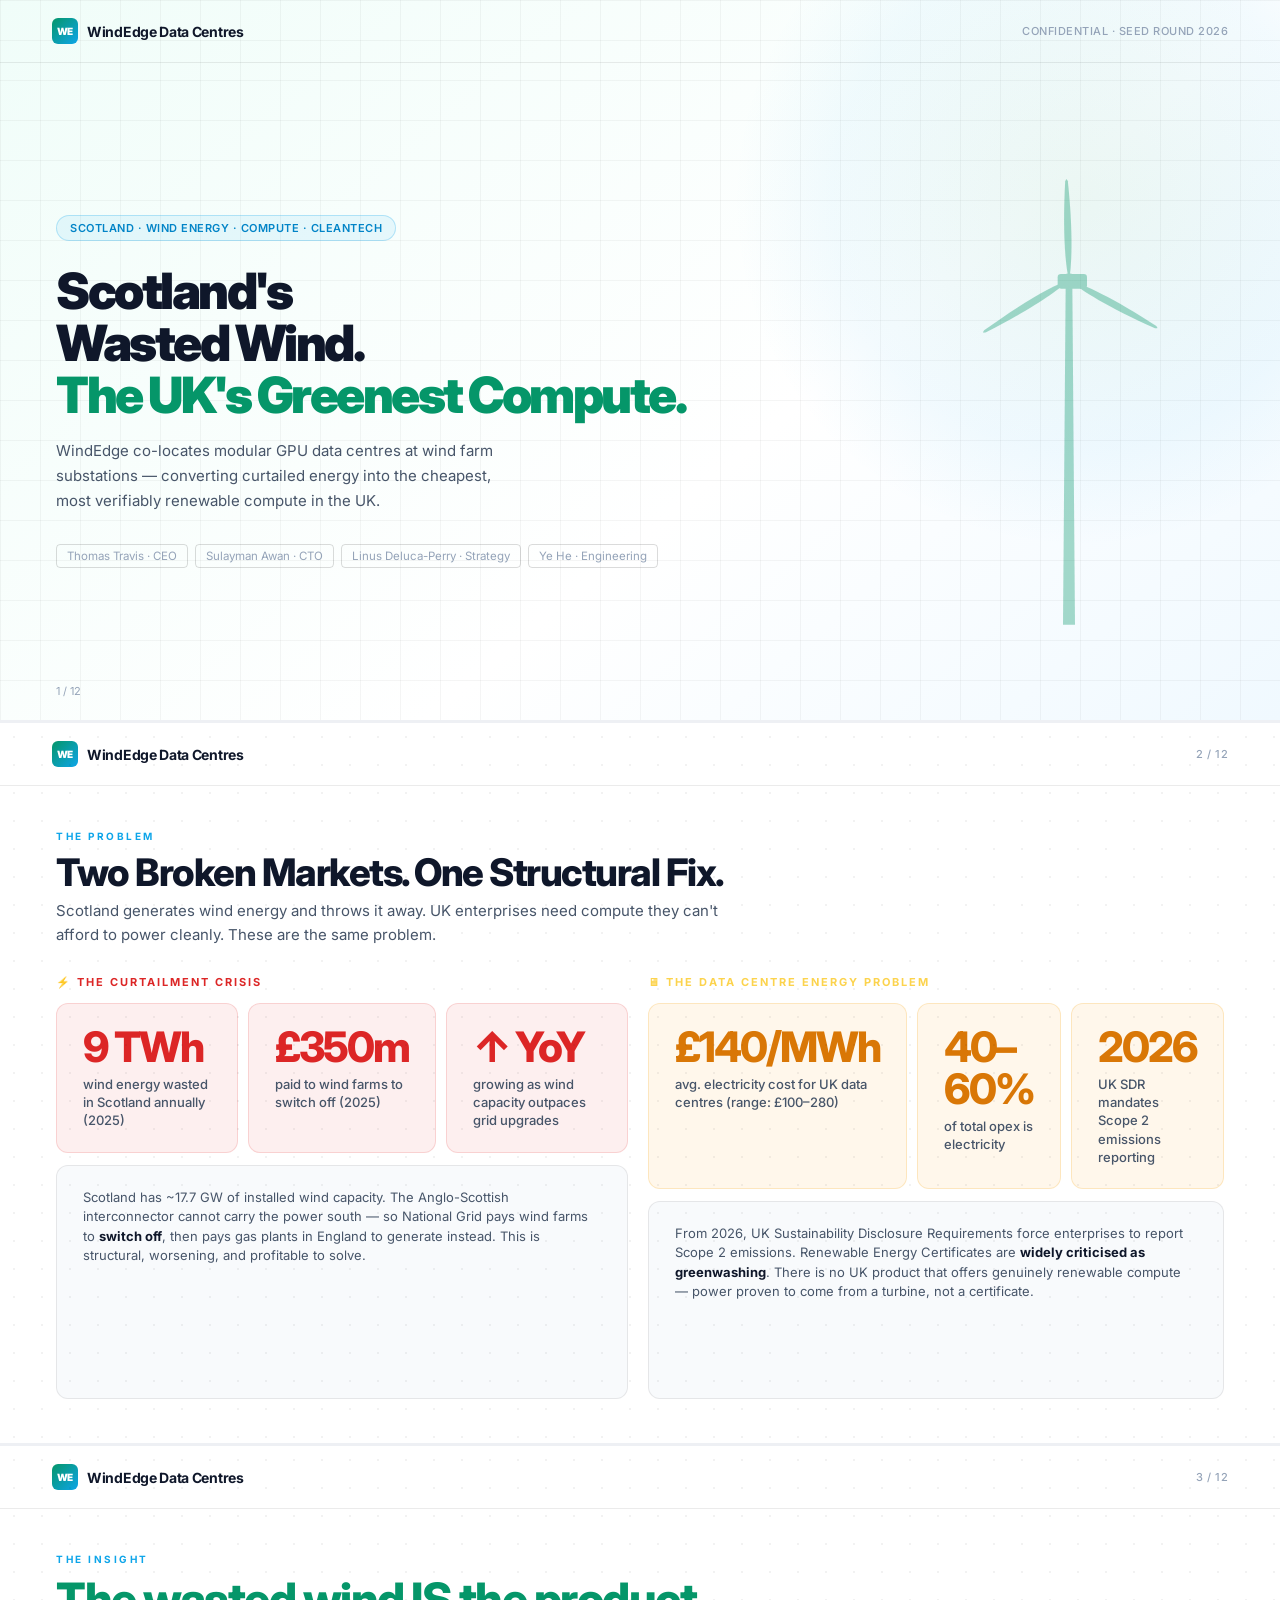
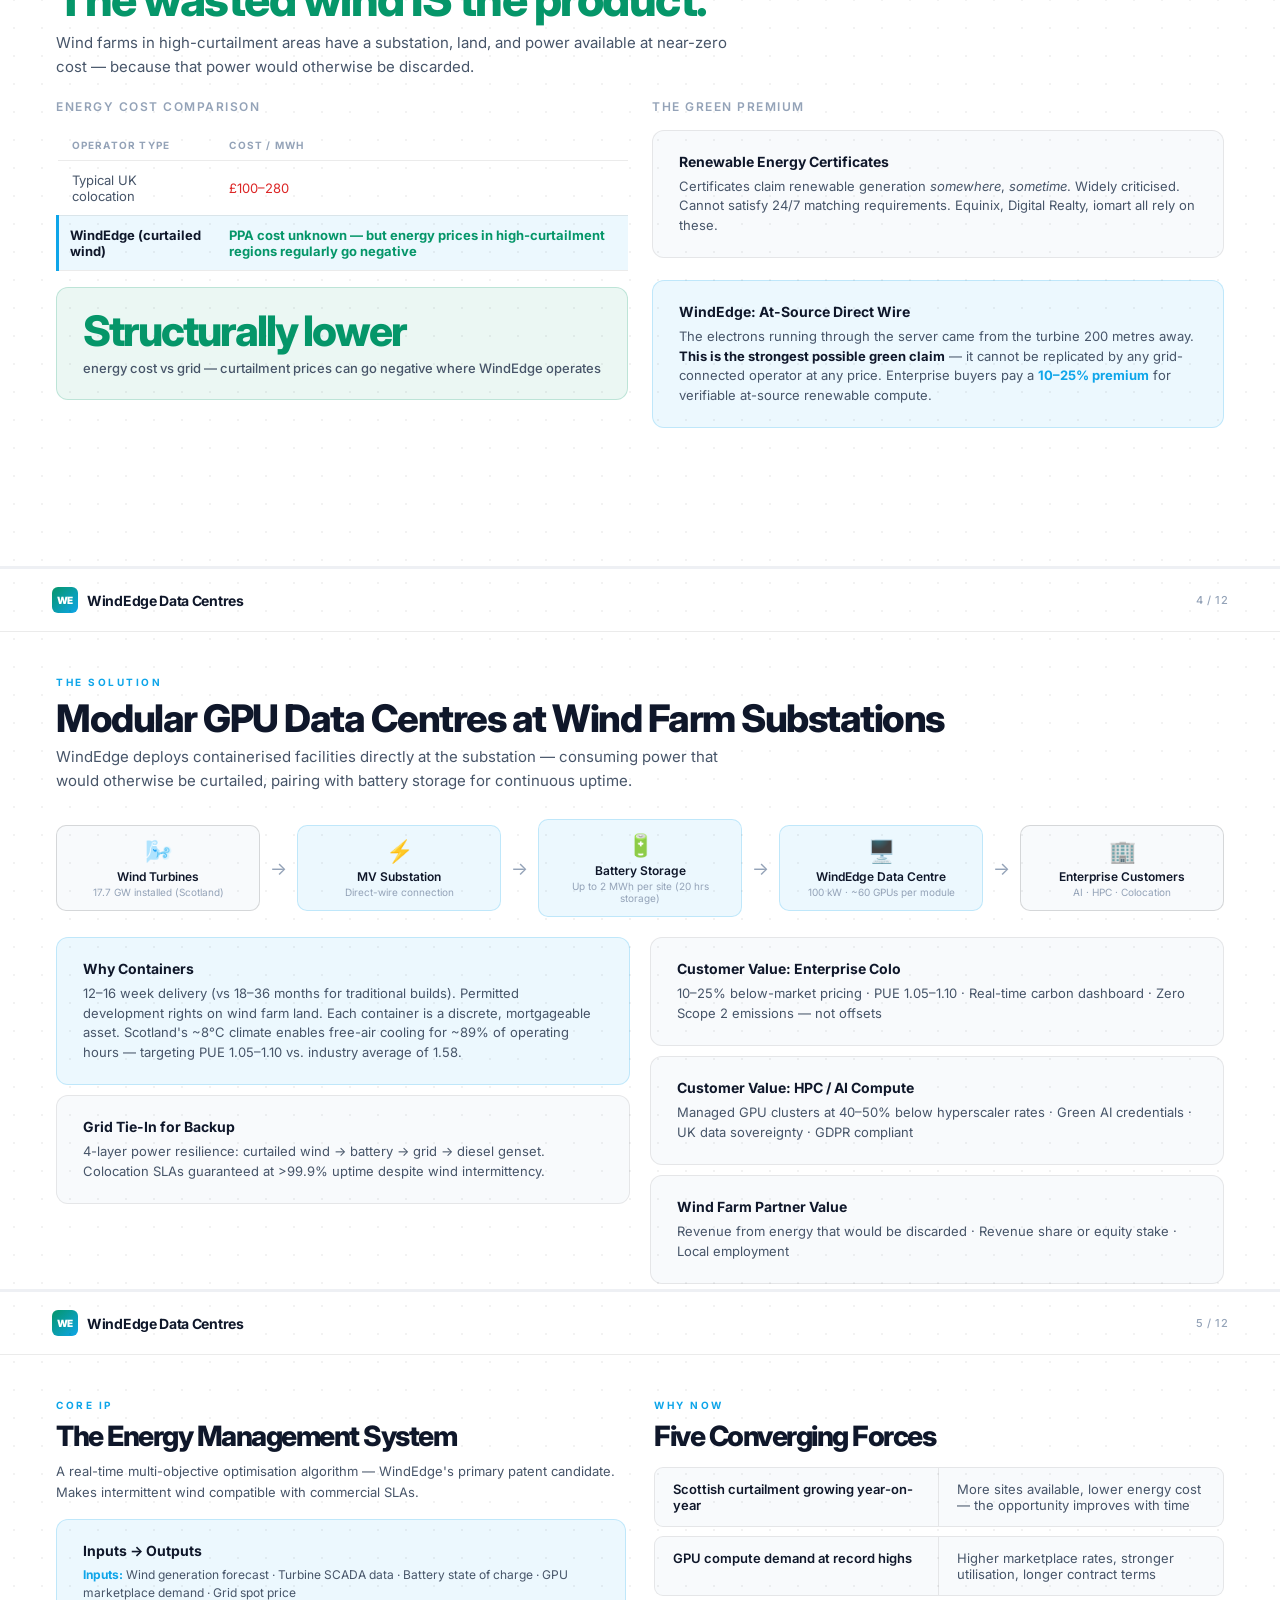
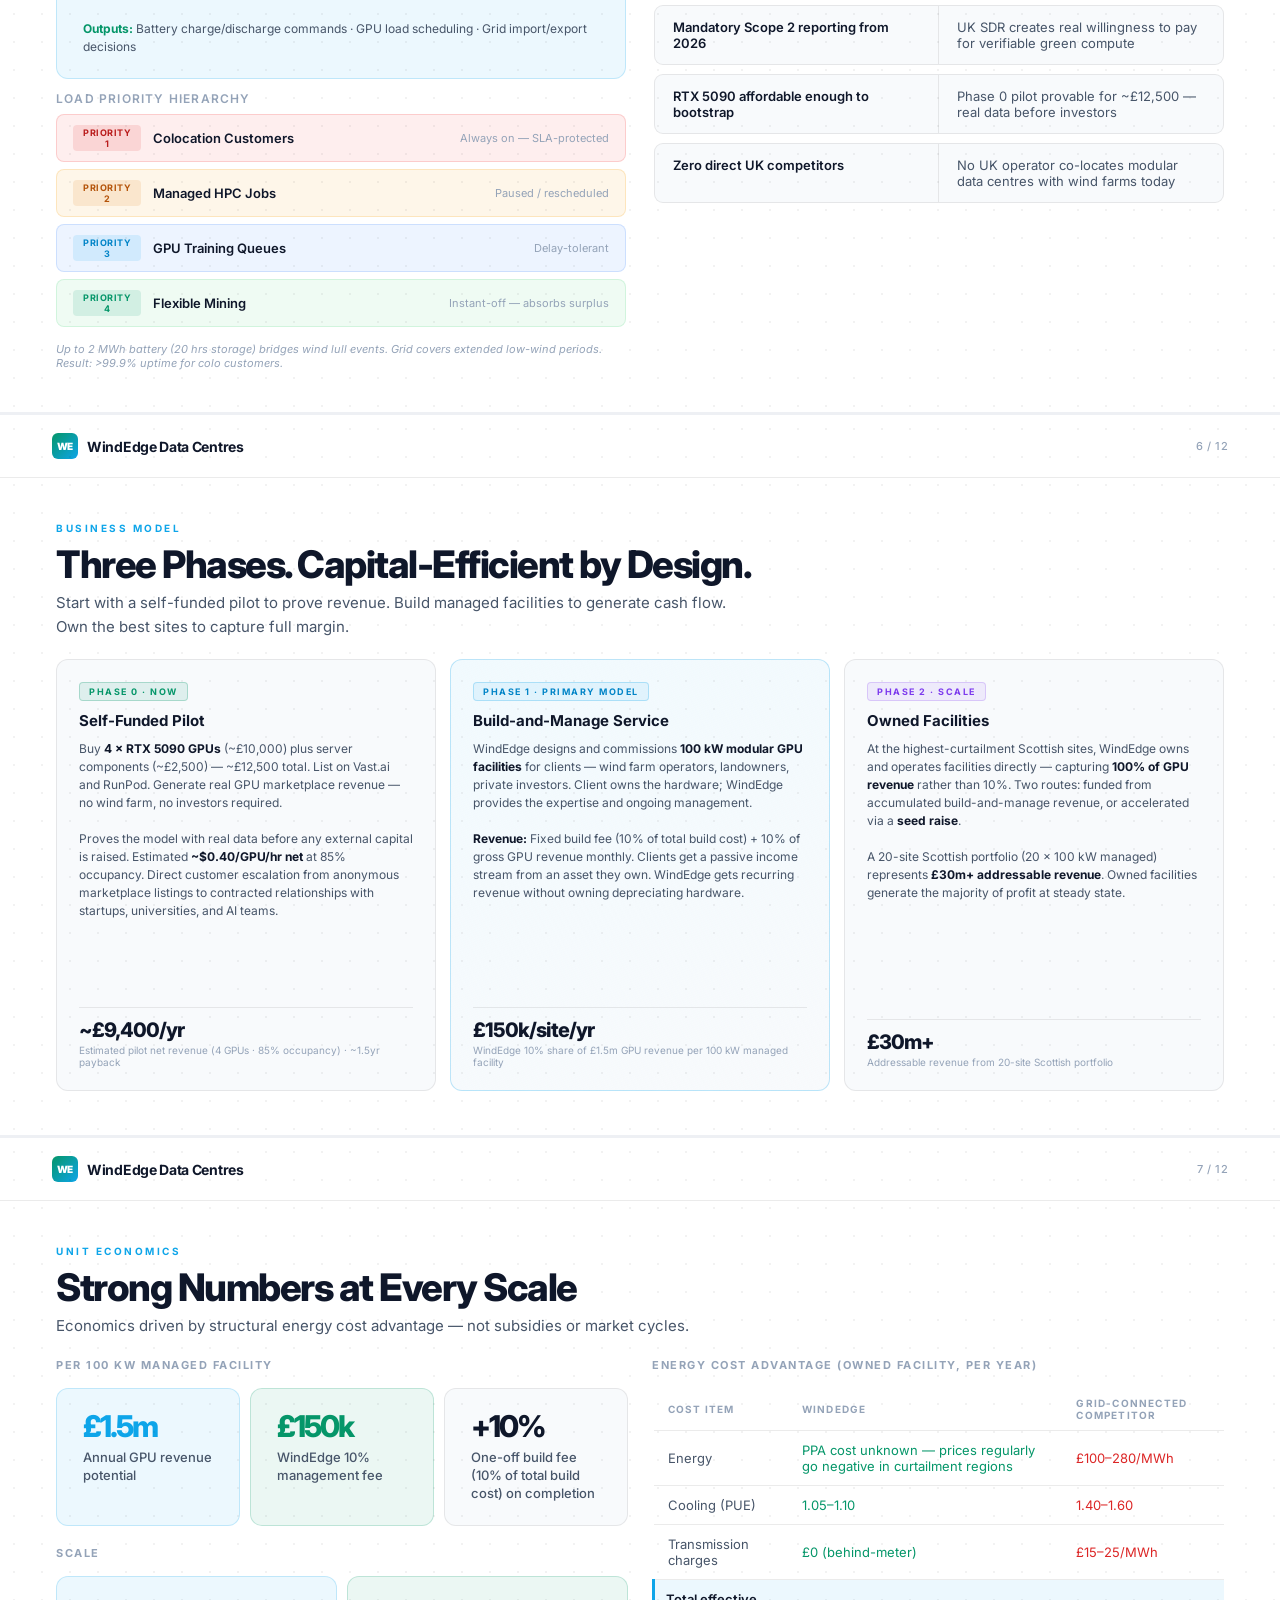
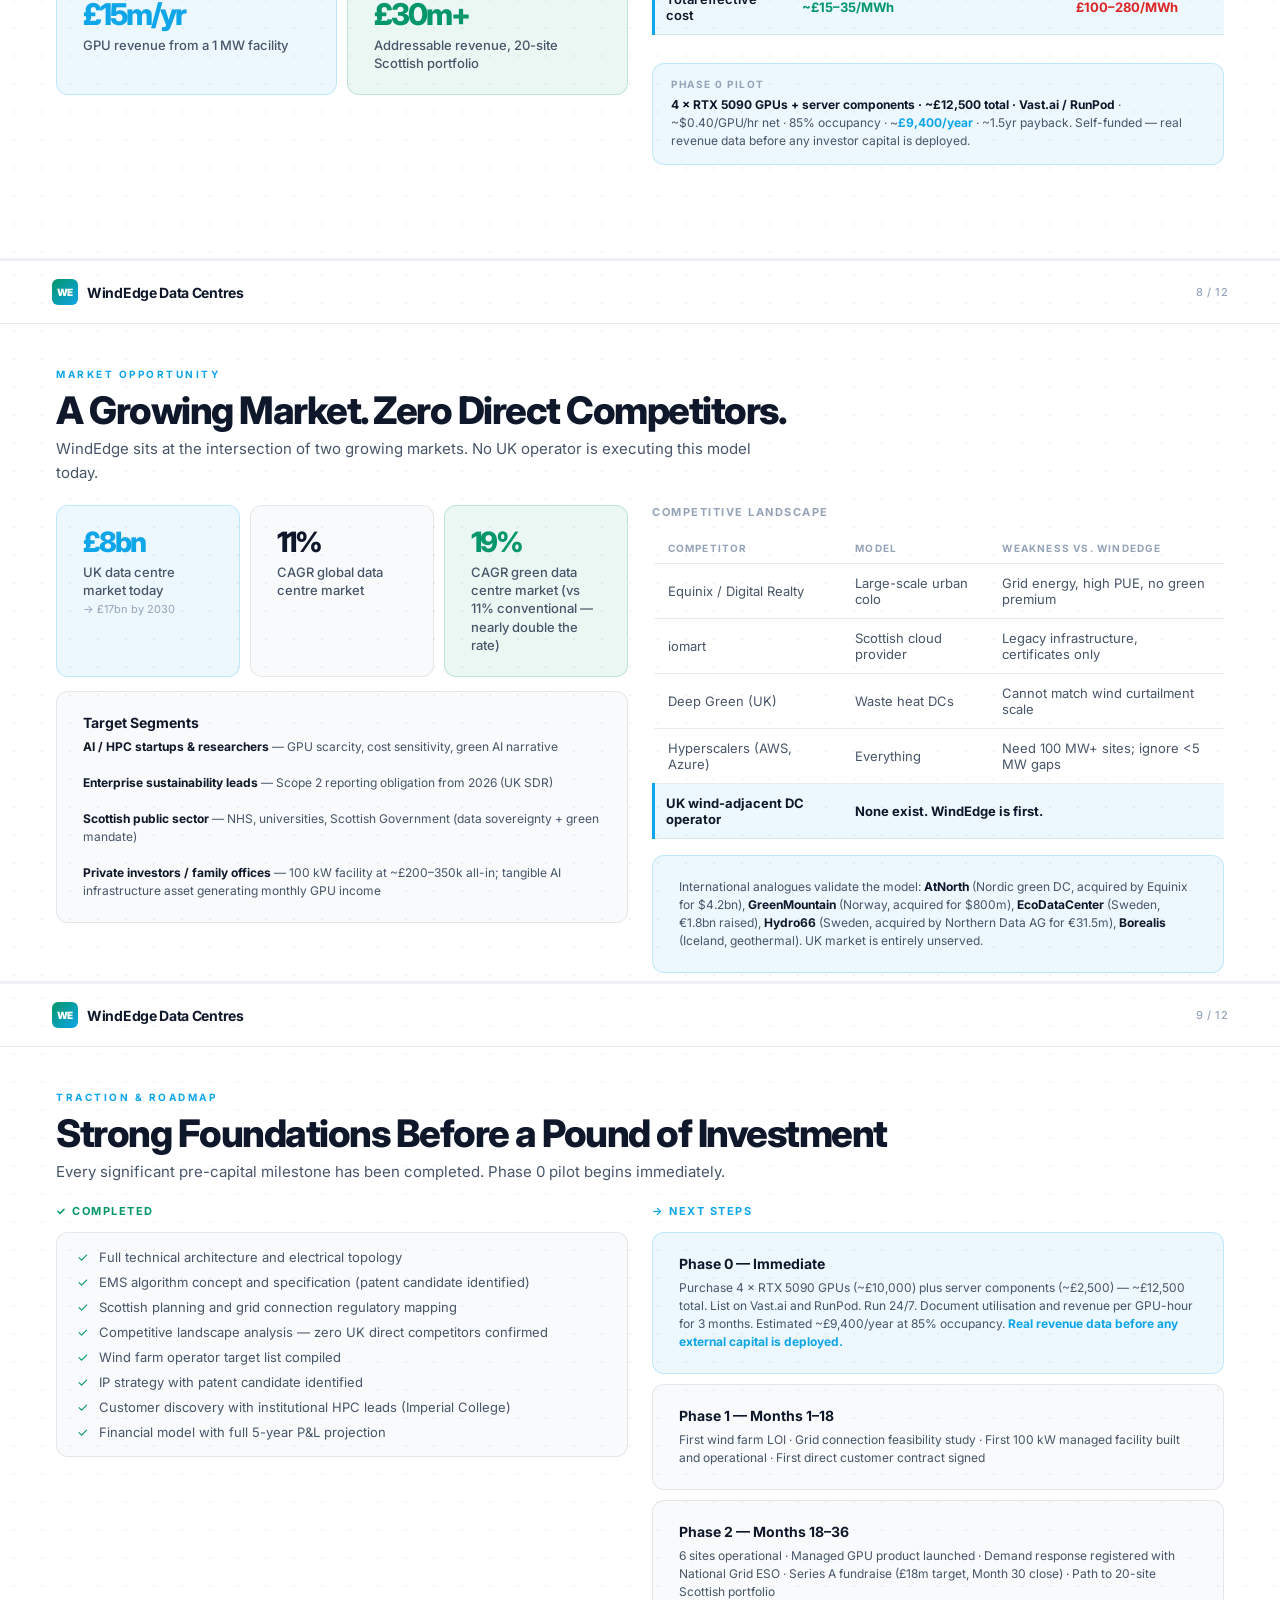
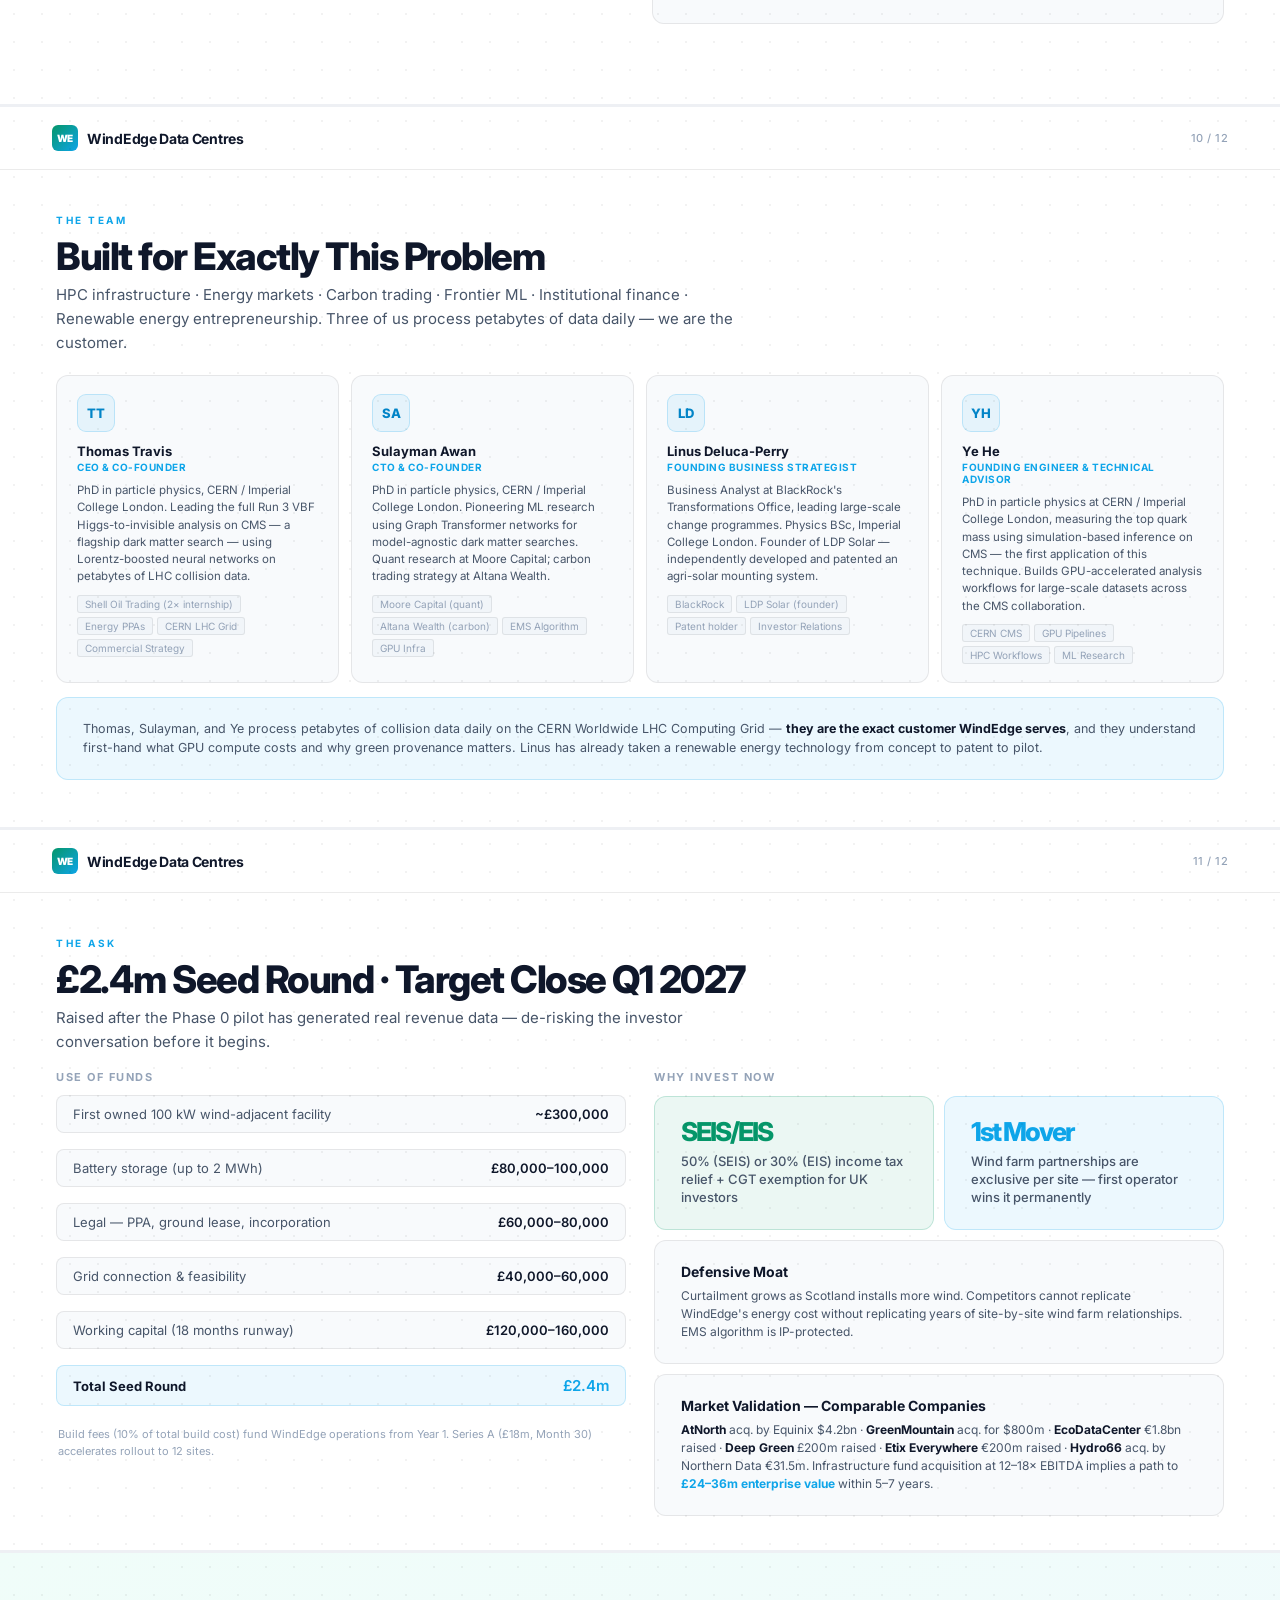
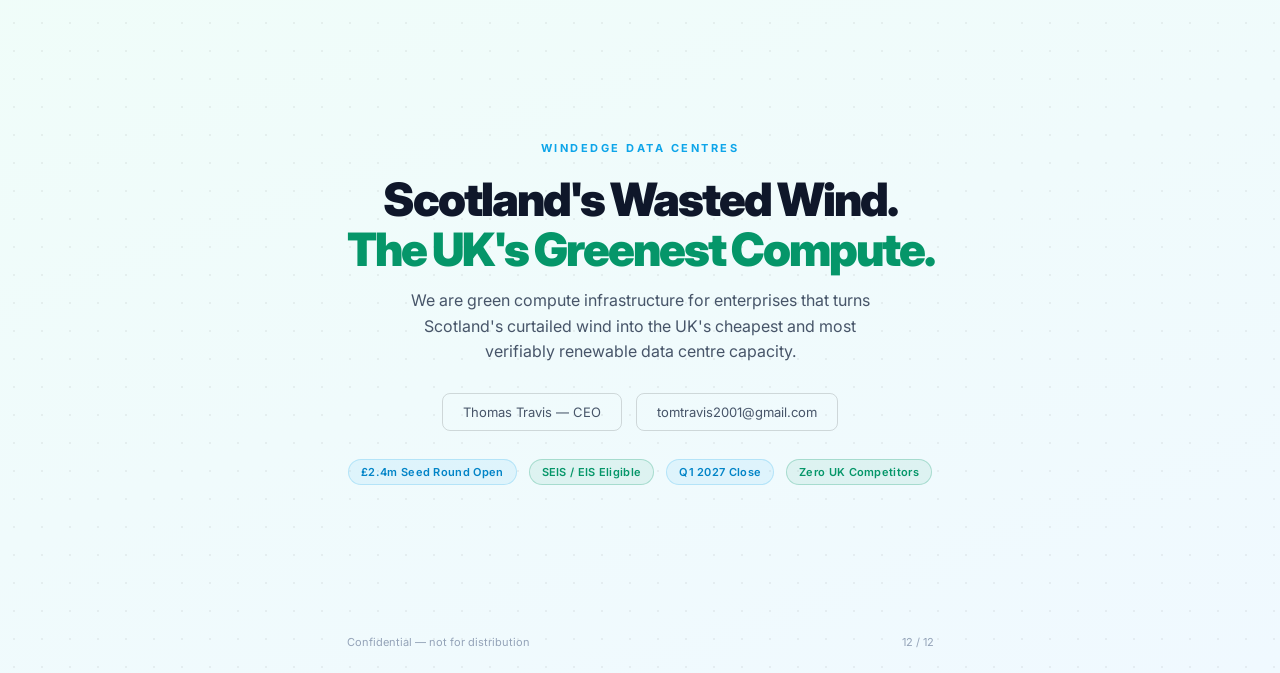
==== commit 0481eca2: "Latest changes" ====
--- a/WindEdge_Pitch_Deck.html
+++ b/WindEdge_Pitch_Deck.html
@@ -8,16 +8,16 @@
 <style>
 *,*::before,*::after{box-sizing:border-box;margin:0;padding:0}
 :root{
-  --bg:#07070f;--card:#0e0e1c;--card2:#14141f;
-  --border:rgba(255,255,255,0.07);--border2:rgba(255,255,255,0.13);
-  --blue:#0ea5e9;--blue-d:rgba(14,165,233,0.12);--blue-b:rgba(14,165,233,0.25);
-  --green:#059669;--green-lt:#34d399;--green-d:rgba(5,150,105,0.11);
+  --bg:#ffffff;--card:#f8fafc;--card2:#f1f5f9;
+  --border:rgba(0,0,0,0.08);--border2:rgba(0,0,0,0.14);
+  --blue:#0ea5e9;--blue-d:rgba(14,165,233,0.08);--blue-b:rgba(14,165,233,0.2);
+  --green:#059669;--green-lt:#059669;--green-d:rgba(5,150,105,0.08);
   --grad:linear-gradient(135deg,#059669,#0ea5e9);
-  --red:rgba(239,68,68,0.11);--red-b:rgba(239,68,68,0.22);
-  --amber:#f59e0b;
-  --t1:#f1f5f9;--t2:#94a3b8;--t3:#475569;--t4:#1e293b;
+  --red:rgba(220,38,38,0.07);--red-b:rgba(220,38,38,0.15);
+  --amber:#d97706;
+  --t1:#0f172a;--t2:#475569;--t3:#94a3b8;--t4:#e2e8f0;
 }
-html,body{background:#020208;font-family:'Inter',sans-serif}
+html,body{background:#eef0f4;font-family:'Inter',sans-serif}
 
 /* ── SLIDE SHELL ──────────────────────────────── */
 .deck{display:flex;flex-direction:column;gap:3px}
@@ -42,7 +42,7 @@
 /* ── TYPOGRAPHY ──────────────────────────────── */
 .eye{font-size:10px;font-weight:700;letter-spacing:2.5px;text-transform:uppercase;color:var(--blue);margin-bottom:10px}
 .h1{font-size:38px;font-weight:800;letter-spacing:-1.5px;color:var(--t1);line-height:1.08;margin-bottom:6px}
-.h1 em{font-style:normal;color:#34d399}
+.h1 em{font-style:normal;color:#059669}
 .h1--lg{font-size:46px}
 .sub{font-size:15px;color:var(--t2);line-height:1.6;margin-bottom:28px;max-width:700px}
 
@@ -53,13 +53,13 @@
 .sg4{grid-template-columns:1fr 1fr 1fr 1fr}
 .sx{background:var(--card);border:1px solid var(--border);border-radius:12px;padding:22px 26px}
 .sx--b{background:var(--blue-d);border-color:var(--blue-b)}
-.sx--g{background:var(--green-d);border-color:rgba(34,197,94,0.2)}
+.sx--g{background:var(--green-d);border-color:rgba(5,150,105,0.2)}
 .sx--r{background:var(--red);border-color:var(--red-b)}
 .sx--a{background:rgba(245,158,11,0.08);border-color:rgba(245,158,11,0.2)}
 .sxn{font-size:42px;font-weight:800;letter-spacing:-2px;color:var(--t1);line-height:1;margin-bottom:7px}
 .sxn--b{color:var(--blue)}
-.sxn--g{color:#34d399}
-.sxn--r{color:#f87171}
+.sxn--g{color:#059669}
+.sxn--r{color:#dc2626}
 .sxn--a{color:var(--amber)}
 .sxl{font-size:13px;color:var(--t2);line-height:1.4;font-weight:500}
 .sxs{font-size:11px;color:var(--t3);margin-top:3px}
@@ -86,11 +86,11 @@
 /* ── PHASE CARDS ─────────────────────────────── */
 .phases{display:grid;grid-template-columns:1fr 1fr 1fr;gap:14px;flex:1}
 .pc{background:var(--card);border:1px solid var(--border);border-radius:12px;padding:22px;display:flex;flex-direction:column;gap:10px}
-.pc--b{border-color:rgba(59,130,246,0.3);background:linear-gradient(160deg,rgba(59,130,246,0.07) 0%,var(--card) 100%)}
+.pc--b{border-color:rgba(14,165,233,0.25);background:linear-gradient(160deg,rgba(14,165,233,0.06) 0%,var(--card) 100%)}
 .ptag{display:inline-flex;align-items:center;font-size:9px;font-weight:700;text-transform:uppercase;letter-spacing:1.5px;padding:3px 9px;border-radius:4px;width:fit-content}
-.ptag--0{background:rgba(34,197,94,0.12);color:#4ade80;border:1px solid rgba(34,197,94,0.2)}
-.ptag--1{background:var(--blue-d);color:#93c5fd;border:1px solid rgba(59,130,246,0.2)}
-.ptag--2{background:rgba(168,85,247,0.12);color:#c084fc;border:1px solid rgba(168,85,247,0.2)}
+.ptag--0{background:rgba(5,150,105,0.1);color:#059669;border:1px solid rgba(5,150,105,0.25)}
+.ptag--1{background:var(--blue-d);color:#0284c7;border:1px solid rgba(14,165,233,0.25)}
+.ptag--2{background:rgba(124,58,237,0.08);color:#7c3aed;border:1px solid rgba(124,58,237,0.2)}
 .pttl{font-size:15px;font-weight:700;color:var(--t1)}
 .pbdy{font-size:12px;color:var(--t2);line-height:1.5;flex:1}
 .pmet{padding-top:10px;border-top:1px solid var(--border)}
@@ -100,7 +100,7 @@
 /* ── TEAM CARDS ──────────────────────────────── */
 .team{display:grid;grid-template-columns:1fr 1fr 1fr 1fr;gap:12px}
 .tc{background:var(--card);border:1px solid var(--border);border-radius:12px;padding:18px 20px}
-.ti{width:38px;height:38px;border-radius:9px;background:var(--blue-d);border:1px solid var(--blue-b);display:flex;align-items:center;justify-content:center;font-size:13px;font-weight:800;color:#93c5fd;margin-bottom:11px}
+.ti{width:38px;height:38px;border-radius:9px;background:var(--blue-d);border:1px solid var(--blue-b);display:flex;align-items:center;justify-content:center;font-size:13px;font-weight:800;color:#0284c7;margin-bottom:11px}
 .tn{font-size:13px;font-weight:700;color:var(--t1);margin-bottom:2px}
 .tr{font-size:10px;font-weight:700;color:var(--blue);text-transform:uppercase;letter-spacing:.5px;margin-bottom:9px}
 .tb{font-size:11.5px;color:var(--t2);line-height:1.5}
@@ -129,10 +129,10 @@
 .t3s{background:rgba(59,130,246,0.09);border:1px solid rgba(59,130,246,0.18)}
 .t4s{background:rgba(34,197,94,0.07);border:1px solid rgba(34,197,94,0.15)}
 .tb2{font-size:9px;font-weight:700;text-transform:uppercase;letter-spacing:.5px;padding:2px 8px;border-radius:4px;width:68px;text-align:center;flex-shrink:0}
-.t1s .tb2{background:rgba(239,68,68,0.2);color:#fca5a5}
-.t2s .tb2{background:rgba(245,158,11,0.2);color:#fcd34d}
-.t3s .tb2{background:rgba(59,130,246,0.2);color:#93c5fd}
-.t4s .tb2{background:rgba(34,197,94,0.15);color:#86efac}
+.t1s .tb2{background:rgba(220,38,38,0.12);color:#b91c1c}
+.t2s .tb2{background:rgba(217,119,6,0.12);color:#b45309}
+.t3s .tb2{background:rgba(14,165,233,0.12);color:#0284c7}
+.t4s .tb2{background:rgba(5,150,105,0.12);color:#059669}
 .tl{font-size:13px;font-weight:600;color:var(--t1)}
 .ts{font-size:11px;color:var(--t3);margin-left:auto}
 
@@ -146,18 +146,18 @@
 
 /* ── PILL BADGES ─────────────────────────────── */
 .pill{display:inline-flex;align-items:center;gap:6px;padding:5px 12px;border-radius:20px;font-size:11px;font-weight:600;letter-spacing:.3px}
-.pill--b{background:var(--blue-d);border:1px solid var(--blue-b);color:#93c5fd}
+.pill--b{background:var(--blue-d);border:1px solid var(--blue-b);color:#0284c7}
 .pill--g{background:var(--green-d);border:1px solid rgba(5,150,105,0.25);color:var(--green-lt)}
 
 /* ── COVER ───────────────────────────────────── */
-.slide--cov{background:linear-gradient(140deg,#07071a 0%,#0a0a1f 60%,#070715 100%)}
-.cov-grid{position:absolute;inset:0;background-image:linear-gradient(rgba(59,130,246,0.04) 1px,transparent 1px),linear-gradient(90deg,rgba(59,130,246,0.04) 1px,transparent 1px);background-size:40px 40px}
-.cov-glow{position:absolute;width:700px;height:700px;background:radial-gradient(circle,rgba(5,150,105,0.1) 0%,rgba(14,165,233,0.07) 50%,transparent 70%);top:-150px;right:-150px;pointer-events:none}
+.slide--cov{background:linear-gradient(140deg,#f0fdf9 0%,#ffffff 60%,#f0f9ff 100%)}
+.cov-grid{position:absolute;inset:0;background-image:linear-gradient(rgba(0,0,0,0.04) 1px,transparent 1px),linear-gradient(90deg,rgba(0,0,0,0.04) 1px,transparent 1px);background-size:40px 40px}
+.cov-glow{position:absolute;width:700px;height:700px;background:radial-gradient(circle,rgba(5,150,105,0.08) 0%,rgba(14,165,233,0.05) 50%,transparent 70%);top:-150px;right:-150px;pointer-events:none}
 .cov-inner{position:relative;z-index:1;display:flex;align-items:center;flex:1;padding:0 56px}
 .cov-l{flex:1;padding-right:40px}
-.cov-tag{display:inline-flex;align-items:center;gap:8px;padding:5px 13px;background:var(--blue-d);border:1px solid rgba(59,130,246,0.28);border-radius:20px;font-size:11px;font-weight:600;color:#93c5fd;letter-spacing:.5px;text-transform:uppercase;margin-bottom:24px}
+.cov-tag{display:inline-flex;align-items:center;gap:8px;padding:5px 13px;background:var(--blue-d);border:1px solid rgba(14,165,233,0.25);border-radius:20px;font-size:11px;font-weight:600;color:#0284c7;letter-spacing:.5px;text-transform:uppercase;margin-bottom:24px}
 .cov-h{font-size:50px;font-weight:900;line-height:1.04;letter-spacing:-2.5px;color:var(--t1);margin-bottom:18px}
-.cov-h em{font-style:normal;color:#34d399}
+.cov-h em{font-style:normal;color:#059669}
 .cov-p{font-size:15px;color:var(--t2);line-height:1.65;max-width:460px;margin-bottom:30px}
 .cov-team{display:flex;flex-wrap:wrap;gap:7px}
 .cov-name{font-size:11.5px;color:var(--t3);padding:4px 10px;border:1px solid var(--border2);border-radius:4px}
@@ -166,15 +166,15 @@
 .cov-foot{position:absolute;bottom:22px;left:56px;right:56px;display:flex;justify-content:space-between;font-size:11px;color:var(--t3)}
 
 /* ── CLOSE ───────────────────────────────────── */
-.slide--close{background:linear-gradient(160deg,#07071a 0%,#0a0a1f 100%);justify-content:center;align-items:center;text-align:center}
+.slide--close{background:linear-gradient(160deg,#f0fdf9 0%,#f0f9ff 100%);justify-content:center;align-items:center;text-align:center}
 .cl-h{font-size:46px;font-weight:900;letter-spacing:-2px;color:var(--t1);line-height:1.08;margin-bottom:14px}
-.cl-h em{font-style:normal;color:#34d399}
+.cl-h em{font-style:normal;color:#059669}
 .cl-sub{font-size:16px;color:var(--t2);max-width:480px;margin:0 auto 28px;line-height:1.6}
 .cl-c{display:flex;gap:14px;justify-content:center;flex-wrap:wrap}
 .cl-pill{padding:10px 20px;border:1px solid var(--border2);border-radius:8px;font-size:13px;color:var(--t2)}
 
 /* ── BG DECORATION ───────────────────────────── */
-.dot-bg{position:absolute;inset:0;background-image:radial-gradient(rgba(255,255,255,0.03) 1px,transparent 1px);background-size:28px 28px;pointer-events:none}
+.dot-bg{position:absolute;inset:0;background-image:radial-gradient(rgba(0,0,0,0.05) 1px,transparent 1px);background-size:28px 28px;pointer-events:none}
 
 /* ── PRINT ───────────────────────────────────── */
 @media print{
@@ -213,7 +213,7 @@
       </div>
     </div>
     <div class="cov-r">
-      <svg viewBox="0 0 300 700" xmlns="http://www.w3.org/2000/svg" fill="#34d399">
+      <svg viewBox="0 0 300 700" xmlns="http://www.w3.org/2000/svg" fill="#059669">
         <polygon points="141,700 145,192 155,192 159,700"/>
         <rect x="133" y="174" width="44" height="22" rx="5"/>
         <g transform="translate(150,183)">
@@ -252,7 +252,7 @@
     <div class="cols cols2" style="flex:1;align-items:stretch">
       <!-- Left: curtailment -->
       <div style="display:flex;flex-direction:column;gap:12px">
-        <div style="font-size:11px;font-weight:700;text-transform:uppercase;letter-spacing:2px;color:#f87171;margin-bottom:2px">⚡ The Curtailment Crisis</div>
+        <div style="font-size:11px;font-weight:700;text-transform:uppercase;letter-spacing:2px;color:#dc2626;margin-bottom:2px">⚡ The Curtailment Crisis</div>
         <div class="sg sg3" style="gap:10px">
           <div class="sx sx--r">
             <div class="sxn sxn--r">9 TWh</div>
@@ -278,7 +278,7 @@
         <div class="sg sg3" style="gap:10px">
           <div class="sx sx--a">
             <div class="sxn sxn--a">£140/MWh</div>
-            <div class="sxl">electricity cost for UK data centres</div>
+            <div class="sxl">avg. electricity cost for UK data centres (range: £100–280)</div>
           </div>
           <div class="sx sx--a">
             <div class="sxn sxn--a">40–60%</div>
@@ -318,7 +318,7 @@
         <table class="tbl">
           <thead><tr><th>Operator Type</th><th>Cost / MWh</th></tr></thead>
           <tbody>
-            <tr><td>Typical UK colocation</td><td style="color:#f87171">£140–280</td></tr>
+            <tr><td>Typical UK colocation</td><td style="color:#dc2626">£100–280</td></tr>
             <tr class="hl"><td><strong>WindEdge (curtailed wind)</strong></td><td><strong style="color:var(--green-lt)">PPA cost unknown — but energy prices in high-curtailment regions regularly go negative</strong></td></tr>
           </tbody>
         </table>
@@ -600,20 +600,16 @@
         <table class="tbl" style="margin-bottom:14px">
           <thead><tr><th>Cost Item</th><th>WindEdge</th><th>Grid-Connected Competitor</th></tr></thead>
           <tbody>
-            <tr><td>Energy</td><td style="color:var(--green-lt)">PPA cost unknown — prices regularly go negative in curtailment regions</td><td style="color:#f87171">£140–280/MWh</td></tr>
-            <tr><td>Cooling (PUE)</td><td style="color:var(--green-lt)">1.05–1.10</td><td style="color:#f87171">1.40–1.60</td></tr>
-            <tr><td>Transmission charges</td><td style="color:var(--green-lt)">£0 (behind-meter)</td><td style="color:#f87171">£15–25/MWh</td></tr>
-            <tr class="hl"><td>Total effective cost</td><td><strong style="color:var(--green-lt)">~£15–35/MWh</strong></td><td><strong style="color:#f87171">£140–280/MWh</strong></td></tr>
+            <tr><td>Energy</td><td style="color:var(--green-lt)">PPA cost unknown — prices regularly go negative in curtailment regions</td><td style="color:#dc2626">£100–280/MWh</td></tr>
+            <tr><td>Cooling (PUE)</td><td style="color:var(--green-lt)">1.05–1.10</td><td style="color:#dc2626">1.40–1.60</td></tr>
+            <tr><td>Transmission charges</td><td style="color:var(--green-lt)">£0 (behind-meter)</td><td style="color:#dc2626">£15–25/MWh</td></tr>
+            <tr class="hl"><td>Total effective cost</td><td><strong style="color:var(--green-lt)">~£15–35/MWh</strong></td><td><strong style="color:#dc2626">£100–280/MWh</strong></td></tr>
           </tbody>
         </table>
 
-        <div style="font-size:11px;font-weight:700;text-transform:uppercase;letter-spacing:1.5px;color:var(--t3);margin-bottom:6px">Phase 0 Pilot</div>
-        <div class="card card--b">
-          <div class="cb" style="font-size:12px">
-            <strong style="color:var(--t1)">4 × RTX 5090 GPUs (~£10,000) + server components (~£2,500) · ~£12,500 total · Vast.ai / RunPod</strong><br>
-            ~$0.40/GPU/hr net · 85% occupancy · ~<strong style="color:var(--blue)">£9,400/year</strong> · ~1.5yr payback<br><br>
-            Self-funded — generates real revenue data before any investor capital is deployed. Transforms the seed conversation from a spreadsheet to operational proof.
-          </div>
+        <div class="card card--b" style="padding:14px 18px">
+          <div style="font-size:10px;font-weight:700;text-transform:uppercase;letter-spacing:1.5px;color:var(--t3);margin-bottom:6px">Phase 0 Pilot</div>
+          <div class="cb" style="font-size:12px"><strong style="color:var(--t1)">4 × RTX 5090 GPUs + server components · ~£12,500 total · Vast.ai / RunPod</strong> · ~$0.40/GPU/hr net · 85% occupancy · ~<strong style="color:var(--blue)">£9,400/year</strong> · ~1.5yr payback. Self-funded — real revenue data before any investor capital is deployed.</div>
         </div>
       </div>
     </div>
@@ -678,7 +674,7 @@
         </table>
 
         <div class="card card--b" style="margin-top:4px">
-          <div class="cb" style="font-size:12px">International analogues validate the model: <strong style="color:var(--t1)">Hydro66</strong> (Sweden, hydro-adjacent, £35m Series B), <strong style="color:var(--t1)">GreenMountain</strong> (Norway, fjord-cooled, PE-backed), <strong style="color:var(--t1)">Borealis</strong> (Iceland, geothermal). UK market is entirely unserved.</div>
+          <div class="cb" style="font-size:12px">International analogues validate the model: <strong style="color:var(--t1)">AtNorth</strong> (Nordic green DC, acquired by Equinix for $4.2bn), <strong style="color:var(--t1)">GreenMountain</strong> (Norway, acquired for $800m), <strong style="color:var(--t1)">EcoDataCenter</strong> (Sweden, €1.8bn raised), <strong style="color:var(--t1)">Hydro66</strong> (Sweden, acquired by Northern Data AG for €31.5m), <strong style="color:var(--t1)">Borealis</strong> (Iceland, geothermal). UK market is entirely unserved.</div>
         </div>
       </div>
     </div>
@@ -711,7 +707,7 @@
             <li style="display:flex;align-items:flex-start;gap:10px;font-size:13px;color:var(--t2)"><span style="color:var(--green-lt);flex-shrink:0">✓</span>Scottish planning and grid connection regulatory mapping</li>
             <li style="display:flex;align-items:flex-start;gap:10px;font-size:13px;color:var(--t2)"><span style="color:var(--green-lt);flex-shrink:0">✓</span>Competitive landscape analysis — zero UK direct competitors confirmed</li>
             <li style="display:flex;align-items:flex-start;gap:10px;font-size:13px;color:var(--t2)"><span style="color:var(--green-lt);flex-shrink:0">✓</span>Wind farm operator target list compiled</li>
-            <li style="display:flex;align-items:flex-start;gap:10px;font-size:13px;color:var(--t2)"><span style="color:var(--green-lt);flex-shrink:0">✓</span>IP strategy with prior art search commissioned</li>
+            <li style="display:flex;align-items:flex-start;gap:10px;font-size:13px;color:var(--t2)"><span style="color:var(--green-lt);flex-shrink:0">✓</span>IP strategy with patent candidate identified</li>
             <li style="display:flex;align-items:flex-start;gap:10px;font-size:13px;color:var(--t2)"><span style="color:var(--green-lt);flex-shrink:0">✓</span>Customer discovery with institutional HPC leads (Imperial College)</li>
             <li style="display:flex;align-items:flex-start;gap:10px;font-size:13px;color:var(--t2)"><span style="color:var(--green-lt);flex-shrink:0">✓</span>Financial model with full 5-year P&amp;L projection</li>
           </ul>
@@ -828,7 +824,7 @@
   </div>
   <div class="sb">
     <div class="eye">The Ask</div>
-    <h2 class="h1">£2.4m Seed Round · Target Close Q4 2026</h2>
+    <h2 class="h1">£2.4m Seed Round · Target Close Q1 2027</h2>
     <p class="sub" style="margin-bottom:16px">Raised after the Phase 0 pilot has generated real revenue data — de-risking the investor conversation before it begins.</p>
 
     <div class="cols cols2" style="flex:1;gap:28px">
@@ -864,8 +860,8 @@
         </div>
 
         <div class="card">
-          <div class="ct">Comparable Exits</div>
-          <div class="cb" style="font-size:12px"><strong style="color:var(--t1)">Hydro66</strong> £35m Series B · <strong style="color:var(--t1)">Deep Green</strong> £30m Series A · <strong style="color:var(--t1)">Etix Everywhere</strong> €80m raised. Infrastructure fund acquisition at 12–18× EBITDA implies a path to <strong style="color:var(--blue)">£24–36m enterprise value</strong> within 5–7 years.</div>
+          <div class="ct">Market Validation — Comparable Companies</div>
+          <div class="cb" style="font-size:12px"><strong style="color:var(--t1)">AtNorth</strong> acq. by Equinix $4.2bn · <strong style="color:var(--t1)">GreenMountain</strong> acq. for $800m · <strong style="color:var(--t1)">EcoDataCenter</strong> €1.8bn raised · <strong style="color:var(--t1)">Deep Green</strong> £200m raised · <strong style="color:var(--t1)">Etix Everywhere</strong> €200m raised · <strong style="color:var(--t1)">Hydro66</strong> acq. by Northern Data €31.5m. Infrastructure fund acquisition at 12–18× EBITDA implies a path to <strong style="color:var(--blue)">£24–36m enterprise value</strong> within 5–7 years.</div>
         </div>
       </div>
 
@@ -881,7 +877,7 @@
   <div class="dot-bg"></div>
   <div style="position:relative;z-index:1;display:flex;flex-direction:column;align-items:center;justify-content:center;flex:1;padding:56px">
     <div style="font-size:11px;font-weight:700;letter-spacing:2.5px;text-transform:uppercase;color:var(--blue);margin-bottom:20px">WindEdge Data Centres</div>
-    <h2 class="cl-h">Scotland's Wasted Wind.<br><em>The World's Greenest Compute.</em></h2>
+    <h2 class="cl-h">Scotland's Wasted Wind.<br><em>The UK's Greenest Compute.</em></h2>
     <p class="cl-sub">We are green compute infrastructure for enterprises that turns Scotland's curtailed wind into the UK's cheapest and most verifiably renewable data centre capacity.</p>
 
     <div class="cl-c" style="margin-bottom:28px">
@@ -892,7 +888,7 @@
     <div style="display:flex;gap:12px;flex-wrap:wrap;justify-content:center">
       <span class="pill pill--b">£2.4m Seed Round Open</span>
       <span class="pill pill--g">SEIS / EIS Eligible</span>
-      <span class="pill pill--b">Q4 2026 Close</span>
+      <span class="pill pill--b">Q1 2027 Close</span>
       <span class="pill pill--g">Zero UK Competitors</span>
     </div>
 
